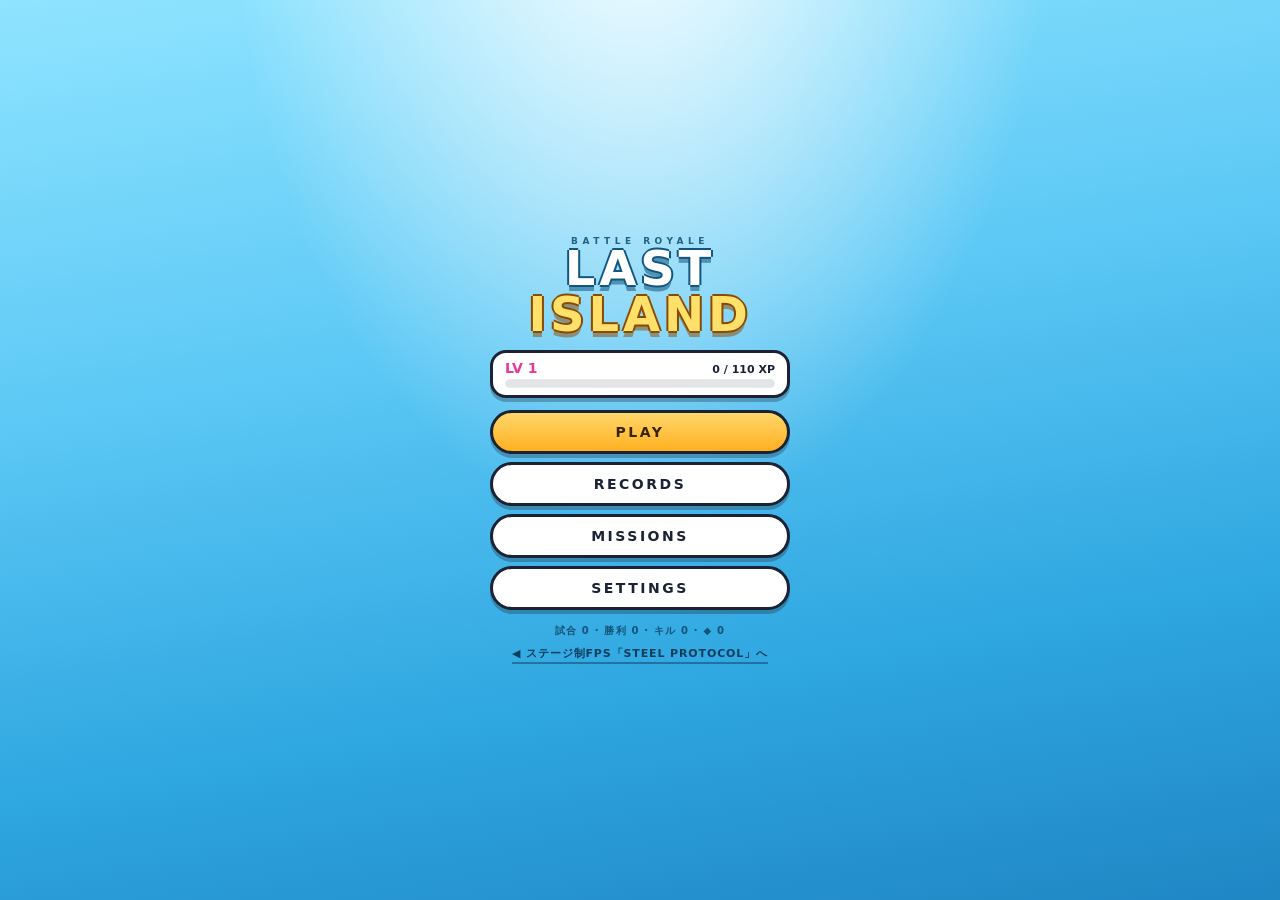
==== br/index.html @ 3b36b3f7 "バトルロイヤル「LAST ISLAND」を追加（1人+Bot15体、実際に遊べる状態） br/ 以下に、輸送機→降下→漁り→戦闘→安全地帯→最後の1人 まで通しで遊べる バトルロイヤルモードを追加した" ====
<!DOCTYPE html>
<html lang="ja">
<head>
<meta charset="utf-8">
<meta name="viewport" content="width=device-width, initial-scale=1, maximum-scale=1, user-scalable=no, viewport-fit=cover">
<meta name="theme-color" content="#070b12">
<meta name="mobile-web-app-capable" content="yes">
<meta name="apple-mobile-web-app-capable" content="yes">
<meta name="apple-mobile-web-app-status-bar-style" content="black-translucent">
<title>LAST ISLAND — Battle Royale</title>
<link rel="icon" href="data:image/svg+xml,%3Csvg xmlns='http://www.w3.org/2000/svg' viewBox='0 0 32 32'%3E%3Crect width='32' height='32' fill='%23070b12'/%3E%3Ccircle cx='16' cy='16' r='10' fill='none' stroke='%2339e0ff' stroke-width='2.5'/%3E%3Ccircle cx='16' cy='16' r='3' fill='%23ffd23f'/%3E%3C/svg%3E">
<link rel="stylesheet" href="css/br.css">
</head>
<body>
<div id="app">
  <canvas id="view"></canvas>
  <div id="dmgVignette" class="vignette"></div>
  <div id="zoneVignette" class="vignette zone"></div>

  <!-- ============ 戦闘HUD ============ -->
  <div id="hud" class="screen hidden">
    <!-- 左上: HP / アーマー -->
    <div class="hud-vitals">
      <div class="vit-row"><span class="vit-lab">HP</span><span id="hpNum" class="vit-num">100</span></div>
      <div class="bar hp"><i id="hpFill"></i></div>
      <div class="bar ap"><i id="apFill"></i></div>
      <div class="gear">
        <span id="gearArmor" class="gear-pill off">AR —</span>
        <span id="gearHelm" class="gear-pill off">HE —</span>
      </div>
    </div>

    <!-- 上中央: 残り人数 / Zone -->
    <div class="hud-top">
      <div class="alive-box"><b id="aliveNum">16</b><small>ALIVE</small></div>
      <div class="zone-box">
        <div id="zoneLabel" class="zone-lab">PHASE 1 — 待機</div>
        <div class="zone-track"><i id="zoneFill"></i></div>
        <div id="zoneTimer" class="zone-timer">0:32</div>
      </div>
    </div>

    <!-- 右上: ミニマップ -->
    <div class="mini-wrap">
      <canvas id="minimap" width="150" height="150"></canvas>
      <button id="btnMap" class="mini-btn">MAP</button>
      <div id="compassNeedle" class="mini-needle"></div>
    </div>

    <!-- 中央 -->
    <div id="crosshair" class="crosshair">
      <div class="ch ch-t"></div><div class="ch ch-b"></div><div class="ch ch-l"></div><div class="ch ch-r"></div><div class="ch-dot"></div>
    </div>
    <div id="hitmark" class="hitmark"><span>✕</span></div>
    <div id="scopeOverlay" class="scope hidden"></div>
    <div id="dirIndicators"></div>
    <div id="bigMsg" class="big-msg"></div>
    <div id="tutorial" class="tutorial hidden"></div>

    <!-- キルフィード -->
    <div id="killFeed" class="kill-feed"></div>
    <div id="feed" class="feed"></div>

    <!-- 拾得プロンプト -->
    <button id="lootPrompt" class="loot-prompt hidden">
      <span class="lp-key">拾う</span><span id="lootName" class="lp-name">—</span>
    </button>

    <!-- 弾数 -->
    <div class="hud-ammo">
      <div id="wpnName" class="wpn-name">—</div>
      <div class="ammo-row"><span id="magText" class="mag">0</span><span class="slash">/</span><span id="resText" class="res">0</span></div>
      <div id="reloadBar" class="reload-bar hidden"><i id="reloadFill"></i><span>RELOADING</span></div>
      <div id="useBar" class="reload-bar use hidden"><i id="useFill"></i><span id="useLabel">USING</span></div>
    </div>
    <div id="wpnSlots" class="wpn-slots"></div>

    <!-- 操作 -->
    <div id="moveZone" class="zone-touch move-zone">
      <div id="stickBase" class="stick-base hidden"><div id="stickKnob" class="stick-knob"></div></div>
    </div>
    <div id="lookZone" class="zone-touch look-zone"></div>

    <button id="btnFire" class="act-btn fire">FIRE</button>
    <button id="btnAds" class="act-btn ads"><span class="ico">◎</span><span class="lbl">ADS</span></button>
    <button id="btnReload" class="act-btn reload"><span class="ico">⟳</span><span class="lbl">RELOAD</span></button>
    <button id="btnSwitch" class="act-btn switch"><span class="ico">⇄</span><span class="lbl">SWAP</span></button>
    <button id="btnSprint" class="act-btn sprint"><span class="ico">»</span><span class="lbl">DASH</span></button>
    <button id="btnCrouch" class="act-btn crouch"><span class="ico">▼</span><span class="lbl">CROUCH</span></button>
    <button id="btnProne" class="act-btn prone"><span class="ico">▬</span><span class="lbl">PRONE</span></button>
    <button id="btnItem" class="act-btn item"><span class="ico">✚</span><span class="lbl">HEAL</span></button>
    <button id="btnThrow" class="act-btn throw"><span class="ico">◍</span><span class="lbl">FRAG</span></button>
    <button id="btnBag" class="act-btn bag"><span class="ico">▤</span><span class="lbl">BAG</span></button>
  </div>

  <!-- ============ 降下（輸送機 / パラシュート） ============ -->
  <div id="dropScreen" class="screen drop hidden">
    <canvas id="dropMap"></canvas>
    <div class="drop-top">
      <div id="dropPhase" class="drop-phase">TRANSPORT</div>
      <div id="dropInfo" class="drop-info">降下地点を選んで DROP</div>
    </div>
    <div class="drop-alt"><span id="altNum">120</span><small>m</small></div>
    <button id="btnDrop" class="drop-btn">DROP</button>
    <div id="chuteTag" class="chute-tag hidden">PARACHUTE</div>
  </div>

  <!-- ============ タクティカルマップ ============ -->
  <div id="mapScreen" class="screen overlay hidden">
    <div class="map-panel">
      <div class="map-head"><b>TACTICAL MAP</b><span class="hint">タップでマーカー設置</span><button id="mapClose" class="x">✕</button></div>
      <canvas id="bigMap"></canvas>
    </div>
  </div>

  <!-- ============ インベントリ ============ -->
  <div id="bagScreen" class="screen overlay hidden">
    <div class="bag-panel">
      <div class="map-head"><b>INVENTORY</b><button id="bagClose" class="x">✕</button></div>
      <div id="bagBody" class="bag-body"></div>
    </div>
  </div>

  <!-- ============ ロビー ============ -->
  <div id="lobbyScreen" class="screen menu">
    <div class="lobby-inner">
      <div class="brand">
        <div class="brand-sub">BATTLE ROYALE</div>
        <h1>LAST<span>ISLAND</span></h1>
      </div>
      <div class="lv-card">
        <div class="lv-row"><b id="lvNum">LV 1</b><span id="lvXp">0 / 100 XP</span></div>
        <div class="bar xp"><i id="lvFill"></i></div>
      </div>
      <div class="lobby-btns">
        <button class="mbtn primary" data-nav="play">PLAY</button>
        <button class="mbtn" data-nav="stats">RECORDS</button>
        <button class="mbtn" data-nav="missions">MISSIONS</button>
        <button class="mbtn" data-nav="settings">SETTINGS</button>
      </div>
      <div id="lobbyFoot" class="lobby-foot"></div>
      <a class="mode-link" href="../index.html">◀ ステージ制FPS「STEEL PROTOCOL」へ</a>
    </div>
  </div>

  <!-- ============ 戦績 ============ -->
  <div id="statsScreen" class="screen menu hidden">
    <div class="panel-inner">
      <div class="panel-head"><button class="back" data-nav="lobby">‹ BACK</button><h2>RECORDS</h2><div></div></div>
      <div id="statsBody" class="stats-body"></div>
    </div>
  </div>

  <!-- ============ ミッション ============ -->
  <div id="missionScreen" class="screen menu hidden">
    <div class="panel-inner">
      <div class="panel-head"><button class="back" data-nav="lobby">‹ BACK</button><h2>DAILY MISSIONS</h2><div></div></div>
      <div id="missionBody" class="mission-body"></div>
    </div>
  </div>

  <!-- ============ 設定 ============ -->
  <div id="settingsScreen" class="screen menu hidden">
    <div class="panel-inner">
      <div class="panel-head"><button class="back" data-nav="lobby">‹ BACK</button><h2>SETTINGS</h2><div></div></div>
      <div class="set-list">
        <div class="set-row"><label>視点感度</label><input id="setSens" type="range" min="60" max="400" step="10"><span id="setSensVal">200</span></div>
        <div class="set-row"><label>ADS感度</label><input id="setAdsSens" type="range" min="30" max="150" step="5"><span id="setAdsSensVal">70</span></div>
        <div class="set-row"><label>エイムアシスト</label><button id="setAim" class="tg wide">MED</button></div>
        <div class="set-row"><label>ジャイロ</label><button id="setGyro" class="tg wide">OFF</button></div>
        <div class="set-row"><label>ジャイロ感度</label><input id="setGyroSens" type="range" min="20" max="200" step="10"><span id="setGyroSensVal">100</span></div>
        <div class="set-row"><label>描画品質</label><button id="setQuality" class="tg wide">AUTO</button></div>
        <div class="set-row"><label>ボタンサイズ</label><input id="setBtn" type="range" min="80" max="130" step="5"><span id="setBtnVal">100</span></div>
        <div class="set-row"><label>ボタン透明度</label><input id="setOpacity" type="range" min="30" max="100" step="5"><span id="setOpacityVal">100</span></div>
        <div class="set-row"><label>自動拾い</label><button id="setAuto" class="tg" data-on="1">ON</button></div>
        <div class="set-row"><label>効果音</label><button id="setSfx" class="tg" data-on="1">ON</button></div>
        <div class="set-row"><label>BGM</label><button id="setBgm" class="tg" data-on="1">ON</button></div>
        <div class="set-row"><label>振動</label><button id="setVib" class="tg" data-on="1">ON</button></div>
        <div class="set-row"><label>左右反転</label><button id="setLefty" class="tg" data-on="0">OFF</button></div>
        <div class="set-row"><label>Botの数</label><input id="setBots" type="range" min="5" max="29" step="1"><span id="setBotsVal">15</span></div>
        <div class="set-row danger"><label>データ削除</label><button id="setWipe" class="tg danger-btn">DELETE</button></div>
      </div>
    </div>
  </div>

  <!-- ============ リザルト ============ -->
  <div id="resultScreen" class="screen overlay hidden">
    <div class="result-panel">
      <div id="placeBadge" class="place-badge">#1</div>
      <h2 id="resultTitle" class="result-title">VICTORY</h2>
      <div id="resultSub" class="result-sub">LAST ONE STANDING</div>
      <div id="resultStats" class="result-stats"></div>
      <div id="resultXp" class="result-xp"></div>
      <div class="dlg-btns">
        <button class="mbtn primary" data-nav="again">もう1試合</button>
        <button class="mbtn" data-nav="lobby">ロビーへ</button>
      </div>
    </div>
  </div>

  <div id="rotate" class="rotate hidden">
    <svg viewBox="0 0 64 64" width="86" height="86" aria-hidden="true">
      <rect x="20" y="6" width="24" height="52" rx="4" fill="none" stroke="currentColor" stroke-width="3"/>
      <path d="M8 44a24 24 0 0 1 8-18" fill="none" stroke="currentColor" stroke-width="3" stroke-linecap="round"/>
      <path d="M13 25l4-1 1 5z" fill="currentColor"/>
    </svg>
    <p>横画面にしてください</p>
  </div>
  <div id="loading" class="loading">LOADING…</div>
</div>

<script src="../js/util.js"></script>
<script src="../js/audio.js"></script>
<script src="../js/haptics.js"></script>
<script src="../js/input.js"></script>
<script src="../js/sprites.js"></script>
<script src="../js/render.js"></script>
<script src="js/brdata.js"></script>
<script src="js/mapgen.js"></script>
<script src="js/brsave.js"></script>
<script src="js/botai.js"></script>
<script src="js/brgame.js"></script>
<script src="js/brplayer.js"></script>
<script src="js/brui.js"></script>
<script src="js/brmain.js"></script>
</body>
</html>
---- br/css/br.css ----
/* ===== LAST ISLAND — BR UI ===== */
:root{
  --accent:#7fe3ff; --accent2:#ffd23f; --danger:#ff3b5c; --ok:#4dff9a;
  --ink:#0a1018; --panel:rgba(9,17,26,.92); --line:rgba(127,227,255,.28); --txt:#dff2fb;
  --btn-scale:1; --btn-alpha:1;
  --safe-l:env(safe-area-inset-left,0px); --safe-r:env(safe-area-inset-right,0px);
  --safe-b:env(safe-area-inset-bottom,0px); --safe-t:env(safe-area-inset-top,0px);
}
*{box-sizing:border-box;-webkit-tap-highlight-color:transparent}
html,body{margin:0;padding:0;height:100%;overflow:hidden;background:#050a10}
body{font-family:"Bahnschrift","DIN Alternate","Roboto Condensed","Hiragino Sans","Noto Sans JP",system-ui,sans-serif;
  color:var(--txt);user-select:none;-webkit-user-select:none;touch-action:none;overscroll-behavior:none}
#app{position:fixed;inset:0;overflow:hidden;background:#000}
canvas#view{position:absolute;inset:0;width:100%;height:100%;display:block;background:#0a1622}
.hidden{display:none!important}
.screen{position:absolute;inset:0}
button{font-family:inherit;color:inherit;border:none;background:none;cursor:pointer}

.vignette{position:absolute;inset:0;pointer-events:none;opacity:0;z-index:30;transition:opacity .18s;
  background:radial-gradient(ellipse at center,transparent 42%,rgba(200,0,20,.30) 74%,rgba(150,0,0,.85) 100%)}
.vignette.zone{background:radial-gradient(ellipse at center,transparent 40%,rgba(80,140,255,.22) 70%,rgba(40,90,200,.6) 100%)}

/* ---------- HUD ---------- */
#hud{z-index:20;pointer-events:none}
#hud button,#hud .zone-touch,#hud canvas{pointer-events:auto}

.hud-vitals{position:absolute;left:calc(10px + var(--safe-l));top:calc(8px + var(--safe-t));width:190px;max-width:34vw}
.vit-row{display:flex;align-items:baseline;gap:6px}
.vit-lab{font-size:10px;letter-spacing:.2em;color:var(--accent);opacity:.9}
.vit-num{font-size:19px;font-weight:800;text-shadow:0 1px 4px #000}
.bar{position:relative;height:9px;margin-top:3px;background:rgba(0,0,0,.6);border:1px solid rgba(255,255,255,.22);overflow:hidden}
.bar i{position:absolute;left:0;top:0;bottom:0;width:0;transition:width .12s linear}
.bar.hp i{background:linear-gradient(90deg,#2fe08a,#8bf7c2)}
.bar.hp i.low{background:linear-gradient(90deg,#ff3b5c,#ff9f4a)}
.bar.ap{height:6px}
.bar.ap i{background:linear-gradient(90deg,#7fb2ff,#cfe3ff)}
.bar.xp i{background:linear-gradient(90deg,#ffb020,#ffe08f)}
.gear{display:flex;gap:5px;margin-top:4px}
.gear-pill{font-size:10px;font-weight:700;padding:1px 7px;border:1px solid var(--line);background:rgba(4,12,20,.7)}
.gear-pill.off{opacity:.4}

.hud-top{position:absolute;left:50%;top:calc(6px + var(--safe-t));transform:translateX(-50%);
  display:flex;align-items:center;gap:10px;z-index:22}
.alive-box{text-align:center;background:rgba(4,12,20,.8);border:1px solid var(--line);padding:2px 10px}
.alive-box b{display:block;font-size:20px;line-height:1;color:var(--ok)}
.alive-box small{font-size:8px;letter-spacing:.22em;opacity:.7}
.zone-box{width:190px}
.zone-lab{font-size:10px;letter-spacing:.1em;color:var(--accent)}
.zone-lab.warn{color:var(--danger)}
.zone-track{position:relative;height:5px;margin-top:2px;background:rgba(0,0,0,.6);border:1px solid rgba(255,255,255,.2);overflow:hidden}
.zone-track i{position:absolute;left:0;top:0;bottom:0;width:0;background:var(--accent2)}
.zone-timer{font-size:11px;font-weight:700;text-align:right}

.mini-wrap{position:absolute;right:calc(10px + var(--safe-r));top:calc(8px + var(--safe-t));width:150px;height:150px;z-index:22}
@media (max-height:400px){.mini-wrap{width:118px;height:118px}}
#minimap{width:100%;height:100%;border-radius:50%;background:#0b1219;
  box-shadow:0 0 0 2px rgba(127,227,255,.35),0 4px 14px rgba(0,0,0,.6)}
.mini-btn{position:absolute;right:-6px;bottom:-8px;width:46px;height:46px;
  display:flex;align-items:center;justify-content:center;
  font-size:9px;letter-spacing:.14em;
  border:1px solid var(--line);background:rgba(4,12,20,.92);border-radius:50%}
.mini-needle{position:absolute;left:50%;top:50%;width:0;height:0;pointer-events:none}
.mini-needle::before{content:"";position:absolute;left:-6px;top:-84px;width:12px;height:16px;
  background:var(--accent2);clip-path:polygon(50% 0,100% 100%,0 100%);transform-origin:50% 84px}

.crosshair{position:absolute;left:50%;top:50%;width:40px;height:40px;margin:-20px 0 0 -20px;z-index:23;pointer-events:none}
.ch{position:absolute;background:rgba(255,255,255,.92);box-shadow:0 0 3px rgba(0,0,0,.9)}
.ch-t{left:50%;top:1px;width:2px;height:8px;margin-left:-1px}
.ch-b{left:50%;bottom:1px;width:2px;height:8px;margin-left:-1px}
.ch-l{top:50%;left:1px;height:2px;width:8px;margin-top:-1px}
.ch-r{top:50%;right:1px;height:2px;width:8px;margin-top:-1px}
.ch-dot{position:absolute;left:50%;top:50%;width:2px;height:2px;margin:-1px 0 0 -1px;background:#fff}
.hitmark{position:absolute;left:50%;top:50%;transform:translate(-50%,-50%);opacity:0;z-index:24;
  color:#fff;font-size:24px;font-weight:700;text-shadow:0 0 6px #000;pointer-events:none}
.hitmark.show{animation:hm .22s ease-out}
.hitmark.crit{color:var(--accent2)}
@keyframes hm{0%{opacity:1;transform:translate(-50%,-50%) scale(.55)}100%{opacity:0;transform:translate(-50%,-50%) scale(1.25)}}
.scope{position:absolute;inset:0;z-index:24;pointer-events:none;
  background:radial-gradient(circle at 50% 50%,transparent 27%,rgba(0,0,0,.94) 28%)}
.scope::after{content:"";position:absolute;left:50%;top:50%;width:2px;height:60px;margin:-30px 0 0 -1px;background:rgba(255,80,90,.9)}
#dirIndicators{position:absolute;left:50%;top:50%;width:0;height:0;z-index:25}
.dir-ind{position:absolute;left:-14px;top:-118px;width:28px;height:50px;
  background:linear-gradient(180deg,rgba(255,40,60,.92),rgba(255,40,60,0));
  clip-path:polygon(50% 0,100% 100%,0 100%);transform-origin:50% 118px}
.big-msg{position:absolute;left:0;right:0;top:22%;text-align:center;font-size:26px;font-weight:800;
  letter-spacing:.12em;color:#fff;text-shadow:0 0 16px rgba(127,227,255,.8),0 2px 6px #000;opacity:0;z-index:26;pointer-events:none}
.big-msg.show{animation:bm 1.7s ease-out}
@keyframes bm{0%{opacity:0;transform:scale(1.3)}18%{opacity:1;transform:none}75%{opacity:1}100%{opacity:0}}
body.scoped .tutorial,body.scoped .big-msg{display:none}
.tutorial{position:absolute;left:50%;bottom:34%;transform:translateX(-50%);max-width:74%;
  background:rgba(4,14,22,.9);border:1px solid var(--line);border-left:3px solid var(--accent);
  padding:7px 13px;font-size:12px;z-index:26;text-align:center}

.kill-feed{position:absolute;right:calc(10px + var(--safe-r));top:calc(168px + var(--safe-t));width:200px;text-align:right;z-index:21;font-size:11px}
@media (max-height:400px){.kill-feed{top:calc(134px + var(--safe-t))}}
.kill-feed div{margin-bottom:2px;padding:1px 6px;background:rgba(4,12,20,.7);display:inline-block;text-shadow:0 1px 3px #000}
.kill-feed .mine{color:var(--accent2)}
.kill-feed .me{color:var(--danger)}
.feed{position:absolute;left:calc(12px + var(--safe-l));top:calc(96px + var(--safe-t));width:200px;z-index:21;font-size:11px}
.feed div{margin-bottom:2px;text-shadow:0 1px 3px #000}
.feed .kill{color:var(--accent2)}.feed .coin{color:var(--ok)}.feed .warn{color:var(--danger)}

.loot-prompt{position:absolute;left:50%;bottom:32%;transform:translateX(-50%);display:flex;align-items:center;gap:8px;
  padding:6px 14px;background:rgba(4,14,22,.9);border:2px solid var(--accent);border-radius:6px;z-index:26}
.lp-key{font-size:11px;font-weight:800;color:var(--accent);letter-spacing:.1em}
.lp-name{font-size:12px}

.hud-ammo{position:absolute;right:calc(14px + var(--safe-r));bottom:calc(120px + var(--safe-b));text-align:right;z-index:21}
.wpn-name{font-size:10px;letter-spacing:.14em;color:var(--accent)}
.ammo-row{display:flex;align-items:baseline;justify-content:flex-end;gap:3px;text-shadow:0 2px 6px #000}
.mag{font-size:28px;font-weight:800;line-height:.95}
.mag.empty{color:var(--danger);animation:bl .5s infinite}
@keyframes bl{50%{opacity:.35}}
.slash{font-size:15px;opacity:.55}.res{font-size:15px;opacity:.8}
.reload-bar{position:relative;width:110px;height:13px;margin:3px 0 0 auto;background:rgba(0,0,0,.65);border:1px solid var(--line);overflow:hidden}
.reload-bar i{position:absolute;inset:0;width:0;background:linear-gradient(90deg,#1e7ea0,var(--accent))}
.reload-bar.use i{background:linear-gradient(90deg,#2fa06a,var(--ok))}
.reload-bar span{position:absolute;inset:0;font-size:8px;letter-spacing:.12em;line-height:11px;text-align:center}
.wpn-slots{position:absolute;right:calc(14px + var(--safe-r));bottom:calc(178px + var(--safe-b));display:flex;flex-direction:column;gap:4px;z-index:21}
.wslot{display:flex;align-items:center;gap:6px;padding:2px 8px;font-size:10px;min-width:96px;
  background:rgba(4,12,20,.65);border:1px solid rgba(255,255,255,.14);color:rgba(220,240,250,.6)}
.wslot .num{font-size:9px;opacity:.6}
.wslot.active{border-color:var(--accent);color:#fff;background:rgba(10,40,58,.85)}

/* ---------- タッチ ---------- */
.zone-touch{position:absolute;top:44px;bottom:0;z-index:15}
.move-zone{left:0;width:46%}
.look-zone{right:0;width:54%}
.stick-base{position:absolute;width:112px;height:112px;margin:-56px 0 0 -56px;border-radius:50%;
  border:2px solid rgba(127,227,255,.45);background:rgba(4,18,28,.34);pointer-events:none}
.stick-knob{position:absolute;left:50%;top:50%;width:48px;height:48px;margin:-24px 0 0 -24px;border-radius:50%;
  background:rgba(127,227,255,.34);border:2px solid rgba(127,227,255,.8)}
.act-btn{position:absolute;z-index:18;border-radius:50%;display:flex;flex-direction:column;align-items:center;justify-content:center;
  background:rgba(6,20,30,.5);border:2px solid rgba(127,227,255,.5);color:#eaf8ff;font-weight:700;
  opacity:var(--btn-alpha);transform:scale(var(--btn-scale));transform-origin:center}
.act-btn .ico{font-size:17px;line-height:1}
.act-btn .lbl{font-size:7px;opacity:.85;margin-top:1px;letter-spacing:.06em}
.act-btn.pressed{background:rgba(127,227,255,.34)}
.act-btn.toggled{background:rgba(127,227,255,.3);border-color:#fff}
.act-btn.fire{right:calc(14px + var(--safe-r));bottom:calc(14px + var(--safe-b));width:84px;height:84px;font-size:14px;
  border-color:rgba(255,80,80,.75);background:rgba(60,8,12,.45);color:#ffd9d9}
.act-btn.fire.pressed{background:rgba(255,60,60,.4)}
.act-btn.ads{right:calc(108px + var(--safe-r));bottom:calc(74px + var(--safe-b));width:56px;height:56px}
.act-btn.reload{right:calc(108px + var(--safe-r));bottom:calc(6px + var(--safe-b));width:52px;height:52px}
.act-btn.switch{right:calc(240px + var(--safe-r));bottom:calc(78px + var(--safe-b));width:46px;height:46px}
.act-btn.sprint{right:calc(178px + var(--safe-r));bottom:calc(10px + var(--safe-b));width:50px;height:50px}
.act-btn.crouch{right:calc(178px + var(--safe-r));bottom:calc(78px + var(--safe-b));width:50px;height:50px}
.act-btn.prone{right:calc(240px + var(--safe-r));bottom:calc(10px + var(--safe-b));width:46px;height:46px}
.act-btn.item{left:calc(14px + var(--safe-l));bottom:calc(14px + var(--safe-b));width:52px;height:52px;
  border-color:rgba(77,255,154,.6)}
.act-btn.throw{left:calc(72px + var(--safe-l));bottom:calc(14px + var(--safe-b));width:48px;height:48px;
  border-color:rgba(255,210,63,.6)}
.act-btn.bag{left:calc(14px + var(--safe-l));bottom:calc(72px + var(--safe-b));width:46px;height:46px}
body.lefty .move-zone{left:auto;right:0}body.lefty .look-zone{right:auto;left:0}
body.lefty .act-btn.fire{left:calc(14px + var(--safe-l));right:auto}
body.lefty .act-btn.ads{left:calc(108px + var(--safe-l));right:auto}
body.lefty .act-btn.reload{left:calc(108px + var(--safe-l));right:auto}
body.lefty .act-btn.switch{left:calc(240px + var(--safe-l));right:auto}
body.lefty .act-btn.sprint{left:calc(178px + var(--safe-l));right:auto}
body.lefty .act-btn.crouch{left:calc(178px + var(--safe-l));right:auto}
body.lefty .act-btn.prone{left:calc(240px + var(--safe-l));right:auto}
body.lefty .act-btn.item{right:calc(14px + var(--safe-r));left:auto}
body.lefty .act-btn.throw{right:calc(72px + var(--safe-r));left:auto}
body.lefty .act-btn.bag{right:calc(14px + var(--safe-r));left:auto}
body.lefty .hud-ammo{left:calc(14px + var(--safe-l));right:auto;text-align:left}
body.lefty .ammo-row{justify-content:flex-start}

/* ---------- 降下 ---------- */
.drop{z-index:35;background:#050d16;display:flex;align-items:center;justify-content:center}
#dropMap{position:absolute;inset:0;width:100%;height:100%}
.drop-top{position:absolute;left:50%;top:calc(8px + var(--safe-t));transform:translateX(-50%);text-align:center;z-index:2}
.drop-phase{font-size:12px;letter-spacing:.3em;color:var(--accent2);font-weight:800}
.drop-info{font-size:11px;opacity:.8}
.drop-alt{position:absolute;left:calc(14px + var(--safe-l));top:calc(10px + var(--safe-t));z-index:2}
.drop-alt span{font-size:30px;font-weight:800;color:#fff;text-shadow:0 2px 6px #000}
.drop-alt small{font-size:12px;opacity:.7;margin-left:2px}
.drop-btn{position:absolute;left:50%;bottom:calc(24px + var(--safe-b));transform:translateX(-50%);
  padding:14px 46px;font-size:18px;font-weight:800;letter-spacing:.24em;z-index:3;
  background:linear-gradient(90deg,rgba(255,210,63,.3),rgba(255,210,63,.12));
  border:2px solid var(--accent2);color:#fff;border-radius:6px}
.chute-tag{position:absolute;left:50%;bottom:calc(26px + var(--safe-b));transform:translateX(-50%);
  font-size:13px;letter-spacing:.3em;color:var(--accent);z-index:3}

/* ---------- オーバーレイ ---------- */
.overlay{z-index:50;display:flex;align-items:center;justify-content:center;background:rgba(2,6,10,.82);padding:12px}
.map-panel,.bag-panel,.result-panel{width:min(560px,94vw);max-height:94vh;overflow:hidden;display:flex;flex-direction:column;
  background:linear-gradient(160deg,rgba(10,24,36,.97),rgba(5,12,20,.97));border:1px solid var(--line)}
.map-head{display:flex;align-items:center;justify-content:space-between;gap:10px;padding:7px 12px;border-bottom:1px solid var(--line);font-size:13px}
.map-head .hint{font-size:10px;opacity:.6}
.map-head .x{font-size:16px;padding:2px 8px}
#bigMap{flex:1;min-height:0;width:100%;background:#0a1622}
.bag-body{padding:10px 12px 14px;overflow-y:auto}
.bag-grid{display:grid;grid-template-columns:1fr 1fr;gap:8px}
.bag-slot{padding:8px 10px;background:rgba(255,255,255,.05);border:1px solid var(--line)}
.bag-slot.on{border-color:var(--accent);background:rgba(127,227,255,.12)}
.bs-lab{font-size:9px;letter-spacing:.2em;color:var(--accent);opacity:.8}
.bs-name{font-size:13px;font-weight:700}
.bs-name.dim{opacity:.4;font-weight:400}
.bs-sub{font-size:10px;opacity:.7}
.bag-h{font-size:10px;letter-spacing:.24em;color:var(--accent);margin:12px 0 5px}
.bag-row{display:flex;flex-wrap:wrap;gap:6px}
.bag-chip{font-size:11px;padding:4px 9px;background:rgba(255,255,255,.06);border:1px solid rgba(255,255,255,.14)}
.bag-chip b{color:var(--accent2);margin-right:5px}
.bag-chip.use{border-color:var(--ok)}
.bag-chip.dim{opacity:.5}

.result-panel{padding:16px;text-align:center;overflow-y:auto}
.place-badge{width:66px;height:66px;line-height:62px;margin:0 auto 6px;font-size:24px;font-weight:800;color:#08131d;
  background:radial-gradient(circle at 35% 30%,#fff,#8fa6b4);border-radius:50%}
.place-badge.win{background:radial-gradient(circle at 35% 30%,#fff,var(--accent2));box-shadow:0 0 26px rgba(255,210,63,.6)}
.result-title{margin:0;font-size:24px;letter-spacing:.2em;color:var(--danger)}
.result-title.win{color:var(--accent2)}
.result-sub{font-size:11px;opacity:.7;letter-spacing:.1em;margin-bottom:8px}
.result-stats{display:flex;flex-direction:column;gap:4px;margin-top:6px}
.rrow{display:flex;justify-content:space-between;font-size:12px;padding:4px 10px;background:rgba(255,255,255,.05)}
.rrow b{color:var(--accent)}
.result-xp{margin-top:9px;font-size:14px;color:var(--accent2);font-weight:800}
.result-xp .lvup{color:var(--ok);font-size:12px}
.dlg-btns{display:flex;flex-direction:column;gap:7px;margin-top:12px}

/* ---------- メニュー ---------- */
.menu{z-index:40;overflow-y:auto;background:
  radial-gradient(ellipse at 50% -10%,rgba(127,227,255,.14),transparent 62%),
  linear-gradient(160deg,#061019 0%,#0a1a26 45%,#040a11 100%)}
.lobby-inner,.panel-inner{position:relative;min-height:100%;display:flex;flex-direction:column;
  padding:calc(12px + var(--safe-t)) calc(16px + var(--safe-r)) calc(12px + var(--safe-b)) calc(16px + var(--safe-l))}
.lobby-inner{align-items:center;justify-content:center}
.brand{text-align:center;margin-bottom:12px}
.brand-sub{font-size:9px;letter-spacing:.5em;color:var(--accent);opacity:.8}
.brand h1{margin:0;font-size:clamp(26px,7vw,48px);letter-spacing:.08em;line-height:.95;font-weight:800;color:#fff;
  text-shadow:0 0 22px rgba(127,227,255,.5)}
.brand h1 span{display:block;color:var(--accent)}
.lv-card{width:min(300px,74vw);margin-bottom:12px;padding:7px 12px;background:rgba(8,22,34,.8);border:1px solid var(--line)}
.lv-row{display:flex;justify-content:space-between;align-items:baseline;font-size:11px}
.lv-row b{font-size:14px;color:var(--accent2)}
.lobby-btns{display:flex;flex-direction:column;gap:8px;width:min(300px,74vw)}
.mbtn{padding:11px 16px;font-size:14px;font-weight:700;letter-spacing:.18em;text-align:center;
  background:rgba(8,22,34,.8);border:1px solid var(--line);color:var(--txt)}
.mbtn:active{transform:scale(.97)}
.mbtn.primary{background:linear-gradient(90deg,rgba(127,227,255,.26),rgba(127,227,255,.08));border-color:var(--accent);color:#fff}
.lobby-foot{margin-top:14px;font-size:10px;letter-spacing:.12em;opacity:.65}
.panel-head{display:flex;align-items:center;justify-content:space-between;margin-bottom:10px}
.panel-head h2{margin:0;font-size:16px;letter-spacing:.26em}
.back{font-size:11px;letter-spacing:.12em;color:var(--accent);padding:5px 10px;border:1px solid var(--line)}
.stats-body,.mission-body,.set-list{display:flex;flex-direction:column;gap:6px;padding-bottom:20px}
.srow{display:flex;justify-content:space-between;font-size:12px;padding:6px 11px;background:rgba(255,255,255,.05)}
.srow b{color:var(--accent)}
.mrow{display:flex;align-items:center;gap:10px;padding:9px 11px;background:rgba(8,20,30,.8);border:1px solid var(--line)}
.minfo{flex:1;min-width:0}
.mtext{font-size:12px;font-weight:700}
.mbar{position:relative;height:5px;margin:4px 0 3px;background:rgba(255,255,255,.12);overflow:hidden}
.mbar i{position:absolute;left:0;top:0;bottom:0;background:var(--accent2)}
.msub{font-size:10px;opacity:.7}
.mbtn2{flex:0 0 auto;padding:7px 11px;font-size:11px;font-weight:700;border:1px solid var(--ok);color:var(--ok);background:rgba(77,255,154,.1)}
.mbtn2.lock{border-color:#555;color:#888;background:none}
.mbtn2.done{border-color:var(--accent2);color:var(--accent2);opacity:.6}
.set-row{display:flex;align-items:center;gap:10px;padding:8px 11px;background:rgba(8,20,30,.78);border:1px solid rgba(127,227,255,.2)}
.set-row label{flex:1;font-size:12px}
.set-row input[type=range]{flex:1.1;accent-color:var(--accent);min-width:0}
.set-row span{width:36px;text-align:right;font-size:11px;font-weight:700}
.tg{min-width:60px;padding:5px 9px;font-size:11px;font-weight:700;border:1px solid var(--line);background:rgba(0,0,0,.35);color:#7d8f9a}
.tg[data-on="1"]{color:#fff;border-color:var(--accent);background:rgba(127,227,255,.2)}
.tg.wide{min-width:76px;color:#fff}
.danger-btn{color:#ff8b8b;border-color:rgba(255,60,70,.6)}

.rotate{position:absolute;inset:0;z-index:99;background:#04080d;display:flex;flex-direction:column;align-items:center;justify-content:center;gap:8px;color:var(--accent)}
.rotate p{margin:0;font-size:15px;color:var(--txt)}
.loading{position:absolute;inset:0;z-index:120;background:#04080d;display:flex;align-items:center;justify-content:center;
  letter-spacing:.4em;font-size:13px;color:var(--accent)}
@media (max-height:400px){
  .act-btn.fire{width:74px;height:74px}
  .hud-ammo{bottom:calc(104px + var(--safe-b))}
  .wpn-slots{bottom:calc(158px + var(--safe-b))}
}

/* 横持ちiPhoneのような低い画面でも、ロビーとリザルトが1画面に収まるようにする */
@media (max-height:430px){
  .brand{margin-bottom:8px}
  .brand h1{font-size:clamp(22px,5.6vw,36px)}
  .lv-card{margin-bottom:8px;padding:5px 12px}
  .lobby-btns{gap:6px}
  .mbtn{padding:9px 16px;font-size:13px}
  .lobby-foot{margin-top:9px}

  .result-panel{padding:10px 14px}
  .place-badge{width:44px;height:44px;line-height:41px;font-size:17px;margin-bottom:2px}
  .result-title{font-size:18px}
  .result-sub{font-size:10px;margin-bottom:4px}
  .result-stats{display:grid;grid-template-columns:1fr 1fr;gap:4px 8px}
  .rrow{font-size:11px;padding:3px 8px}
  .result-xp{margin-top:6px;font-size:13px}
  .dlg-btns{flex-direction:row;justify-content:center;margin-top:8px}
  .dlg-btns .mbtn{flex:1;max-width:220px}

  .stats-body,.mission-body,.set-list{gap:5px}
  .set-row{padding:5px 10px}
  .srow{padding:5px 10px}
  .panel-head{margin-bottom:7px}
}

/* =====================================================================
 * POPスキン — メニューとパネルを明るい丸みのある見た目にする。
 * 3Dビュー側（明るい空・カートゥーン調のキャラ）と揃えるための上書き。
 * HUDは明るい背景に負けないよう、濃い縁+白抜きのまま残す。
 * ===================================================================== */
.menu{
  --accent:#e8399a; --accent2:#f59300; --line:rgba(27,34,51,.18);
  --ok:#12b070; --danger:#ff3b5c; --txt:#1b2233;
  color:var(--txt);
  background:
    radial-gradient(ellipse at 50% -18%,#ffffff 0%,rgba(255,255,255,0) 46%),
    linear-gradient(170deg,#8fe4ff 0%,#5cc8f5 38%,#2ea6e0 72%,#1f86c4 100%);
  font-weight:700;
}
.menu .brand-sub{color:#0d4a70;opacity:.85}
.menu .brand h1{color:#fff;
  text-shadow:-2px 0 #12557f,2px 0 #12557f,0 -2px #12557f,0 2px #12557f,0 6px 0 rgba(18,85,127,.55)}
.menu .brand h1 span{color:#ffe06b;
  text-shadow:-2px 0 #8a4a00,2px 0 #8a4a00,0 -2px #8a4a00,0 2px #8a4a00,0 6px 0 rgba(138,74,0,.5)}
.menu .lv-card,
.menu .mbtn,
.menu .srow,
.menu .mrow,
.menu .set-row{
  background:#fff;border:3px solid #1b2233;border-radius:16px;
  box-shadow:0 4px 0 rgba(27,34,51,.3);
}
.menu .mbtn{border-radius:999px}
.menu .mbtn:active{transform:translateY(3px);box-shadow:0 1px 0 rgba(27,34,51,.3)}
.menu .mbtn.primary{background:linear-gradient(180deg,#ffd76b,#ffb020);color:#3a2400}
.menu .lv-row b{color:#e8399a}
.menu .bar.xp{background:rgba(27,34,51,.12);border-radius:999px;overflow:hidden}
.menu .lobby-foot{color:#0d3e5e;opacity:.8}
.menu .panel-head h2{color:#fff;
  text-shadow:-2px 0 #12557f,2px 0 #12557f,0 -2px #12557f,0 2px #12557f,0 4px 0 rgba(18,85,127,.5)}
.menu .back{background:#fff;border:3px solid #1b2233;border-radius:999px;color:#1b2233;box-shadow:0 3px 0 rgba(27,34,51,.3)}
.menu .srow b,.menu .mrow b{color:#e8399a}
.menu .mbar{background:rgba(27,34,51,.14);border-radius:999px;overflow:hidden}
.menu .mbar i{background:#ffb020}
.menu .mbtn2{border-radius:999px;border-width:3px;background:#12b070;color:#fff;border-color:#0a7b4e;font-weight:800}
.menu .mbtn2.lock{background:#e6ecf1;color:#8695a1;border-color:#c2ccd4}
.menu .mbtn2.done{background:#fff;color:#12b070;border-color:#12b070;opacity:1}
.menu .tg{border-radius:999px;border:3px solid #1b2233;background:#eef3f7;color:#7a8894;font-weight:800}
.menu .tg[data-on="1"]{background:#ffd76b;color:#3a2400;border-color:#1b2233}
.menu .tg.wide{color:#1b2233}
.menu .danger-btn{background:#ffe3e6;color:#c31f38;border-color:#c31f38}
.menu .set-row input[type=range]{accent-color:#e8399a}

.overlay{background:rgba(10,40,62,.68)}
.map-panel,.bag-panel,.result-panel{
  --accent:#e8399a; --accent2:#f59300; --line:rgba(27,34,51,.18); --txt:#1b2233;
  color:var(--txt);
  background:#fff;border:3px solid #1b2233;border-radius:20px;
  box-shadow:0 8px 0 rgba(10,30,50,.35);
}
.map-head{border-bottom:3px solid rgba(27,34,51,.14);font-weight:800}
.map-head .x{color:#1b2233}
.bag-slot,.bag-chip{background:#f2f6f9;border:2px solid rgba(27,34,51,.18);border-radius:12px}
.bag-slot.on{background:#fff3d0;border-color:#f59300}
.bag-chip.use{border-color:#12b070;background:#e7f9f0}
.rrow{background:#f2f6f9;border-radius:10px}
.result-title{color:#ff3b5c;text-shadow:0 3px 0 rgba(27,34,51,.15)}
.result-title.win{color:#f59300}
.place-badge{color:#3a2400;box-shadow:0 4px 0 rgba(27,34,51,.25)}
.dlg-btns .mbtn{background:#fff;border:3px solid #1b2233;border-radius:999px;color:#1b2233;box-shadow:0 4px 0 rgba(27,34,51,.3)}
.dlg-btns .mbtn.primary{background:linear-gradient(180deg,#ffd76b,#ffb020);color:#3a2400}
.dlg-btns .mbtn:active{transform:translateY(3px);box-shadow:0 1px 0 rgba(27,34,51,.3)}

/* HUDのボタンと板も少しだけ丸く・太く（明るい画面でも輪郭が残るように） */
.act-btn{border-width:3px}
.loot-prompt,.tutorial,.reload-bar,.alive-box,.gear-pill,.wslot{border-radius:12px}

/* ロビーから元のステージ制FPSへ戻るリンク */
.mode-link{display:inline-block;margin-top:8px;font-size:11px;letter-spacing:.08em;font-weight:800;
  color:#0d3e5e;text-decoration:none;border-bottom:2px solid rgba(13,62,94,.5);padding-bottom:1px}
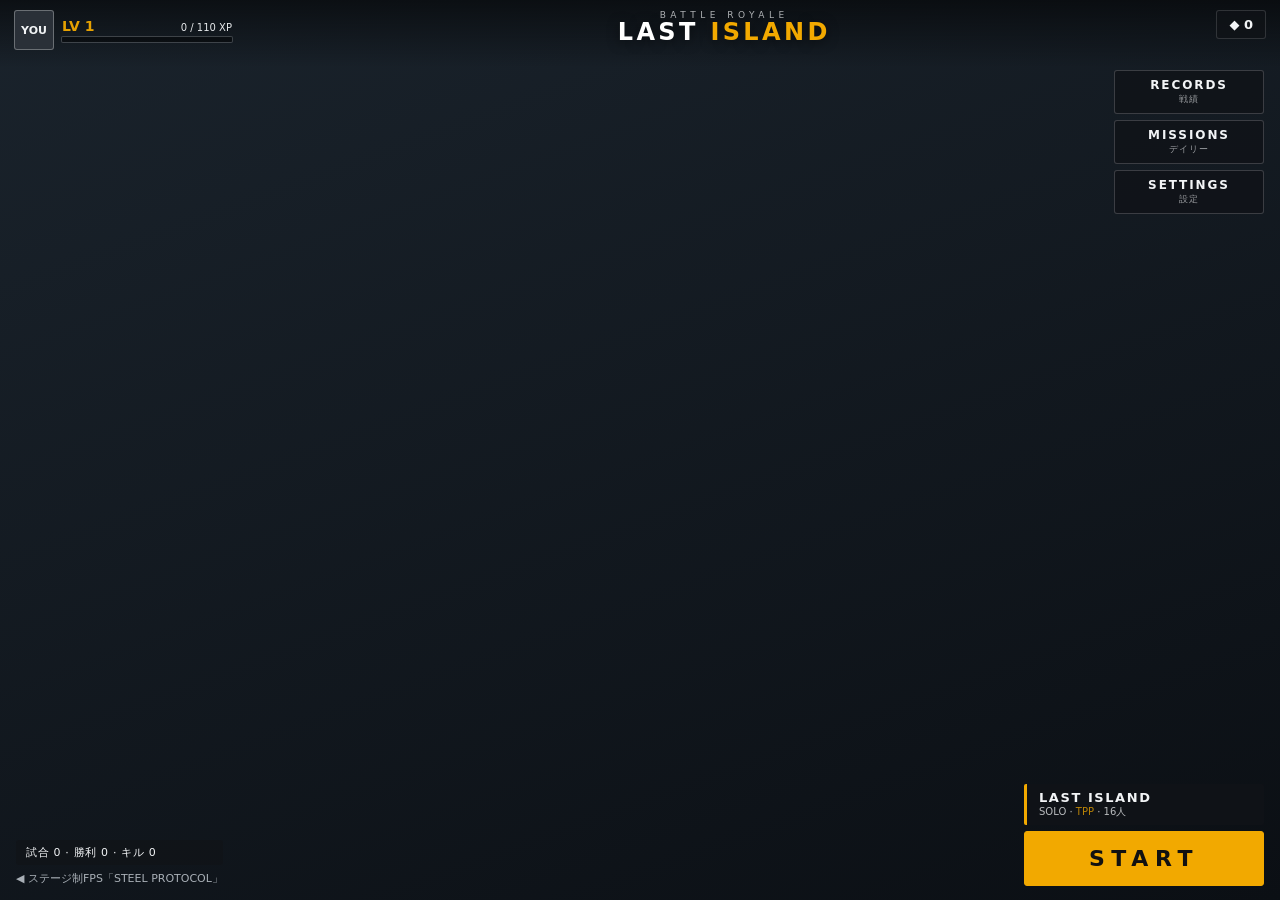
==== commit ddee0c2b: "LAST ISLAND を WebGL2 の写実寄り3D描画と PUBG 風 UI に刷新 - WebGL2 レンダラ（影・大気の霞・ACES・水面・草・空の雲）を追加。   GPU の無い環境では従" ====
--- a/br/index.html
+++ b/br/index.html
@@ -3,112 +3,148 @@
 <head>
 <meta charset="utf-8">
 <meta name="viewport" content="width=device-width, initial-scale=1, maximum-scale=1, user-scalable=no, viewport-fit=cover">
-<meta name="theme-color" content="#070b12">
+<meta name="theme-color" content="#0b0f14">
 <meta name="mobile-web-app-capable" content="yes">
 <meta name="apple-mobile-web-app-capable" content="yes">
 <meta name="apple-mobile-web-app-status-bar-style" content="black-translucent">
 <title>LAST ISLAND — Battle Royale</title>
-<link rel="icon" href="data:image/svg+xml,%3Csvg xmlns='http://www.w3.org/2000/svg' viewBox='0 0 32 32'%3E%3Crect width='32' height='32' fill='%23070b12'/%3E%3Ccircle cx='16' cy='16' r='10' fill='none' stroke='%2339e0ff' stroke-width='2.5'/%3E%3Ccircle cx='16' cy='16' r='3' fill='%23ffd23f'/%3E%3C/svg%3E">
+<link rel="icon" href="data:image/svg+xml,%3Csvg xmlns='http://www.w3.org/2000/svg' viewBox='0 0 32 32'%3E%3Crect width='32' height='32' rx='6' fill='%230b0f14'/%3E%3Cpath d='M6 22l10-14 10 14z' fill='none' stroke='%23f2a900' stroke-width='2.5'/%3E%3Ccircle cx='16' cy='18' r='2.5' fill='%23f2a900'/%3E%3C/svg%3E">
 <link rel="stylesheet" href="css/br.css">
 </head>
 <body>
+<!-- アイコン（インラインSVGを <use> で使い回す） -->
+<svg width="0" height="0" style="position:absolute" aria-hidden="true">
+  <symbol id="i-bullet" viewBox="0 0 24 24"><path d="M9 21h6v-2H9zM9.5 18h5V9.5C14.5 6 12 3 12 3S9.5 6 9.5 9.5z" fill="currentColor"/></symbol>
+  <symbol id="i-scope" viewBox="0 0 24 24"><circle cx="12" cy="12" r="7.5" fill="none" stroke="currentColor" stroke-width="1.8"/><path d="M12 2v5M12 17v5M2 12h5M17 12h5" stroke="currentColor" stroke-width="1.8"/><circle cx="12" cy="12" r="1.4" fill="currentColor"/></symbol>
+  <symbol id="i-reload" viewBox="0 0 24 24"><path d="M19 12a7 7 0 1 1-2.05-4.95" fill="none" stroke="currentColor" stroke-width="2.2" stroke-linecap="round"/><path d="M20 3v6h-6z" fill="currentColor"/></symbol>
+  <symbol id="i-crouch" viewBox="0 0 24 24"><circle cx="13" cy="4.5" r="2.3" fill="currentColor"/><path d="M12 8l-3 5 4 2-1 6M12 8l3 4 3 1M9 13l-3 2" fill="none" stroke="currentColor" stroke-width="2.3" stroke-linecap="round" stroke-linejoin="round"/></symbol>
+  <symbol id="i-prone" viewBox="0 0 24 24"><circle cx="20" cy="13" r="2.2" fill="currentColor"/><path d="M3 17h7l4-2 4 0M9 17l-2-3" fill="none" stroke="currentColor" stroke-width="2.3" stroke-linecap="round" stroke-linejoin="round"/><path d="M2 20h20" stroke="currentColor" stroke-width="1.5" opacity=".6"/></symbol>
+  <symbol id="i-run" viewBox="0 0 24 24"><circle cx="15" cy="4" r="2.2" fill="currentColor"/><path d="M13 8l-3 4 4 3-2 6M13 8l4 3 3-1M10 12l-4-1-2 3" fill="none" stroke="currentColor" stroke-width="2.2" stroke-linecap="round" stroke-linejoin="round"/></symbol>
+  <symbol id="i-heal" viewBox="0 0 24 24"><rect x="3" y="6" width="18" height="14" rx="2" fill="none" stroke="currentColor" stroke-width="1.8"/><path d="M9 6V4h6v2" fill="none" stroke="currentColor" stroke-width="1.8"/><path d="M12 9v8M8 13h8" stroke="currentColor" stroke-width="2.6"/></symbol>
+  <symbol id="i-frag" viewBox="0 0 24 24"><ellipse cx="11" cy="14.5" rx="6" ry="6.5" fill="currentColor"/><rect x="9" y="5" width="5" height="4" rx="1" fill="currentColor"/><path d="M14 6c3-2 5-1 6 1" fill="none" stroke="currentColor" stroke-width="1.6"/></symbol>
+  <symbol id="i-bag" viewBox="0 0 24 24"><path d="M6 8a6 6 0 0 1 12 0v12a1 1 0 0 1-1 1H7a1 1 0 0 1-1-1z" fill="none" stroke="currentColor" stroke-width="1.9"/><path d="M9 3.5h6M8 13h8v5H8z" fill="none" stroke="currentColor" stroke-width="1.7"/></symbol>
+  <symbol id="i-swap" viewBox="0 0 24 24"><path d="M4 8h14l-3-3M20 16H6l3 3" fill="none" stroke="currentColor" stroke-width="2.2" stroke-linecap="round" stroke-linejoin="round"/></symbol>
+  <symbol id="i-eye" viewBox="0 0 24 24"><path d="M2 12s4-6.5 10-6.5S22 12 22 12s-4 6.5-10 6.5S2 12 2 12z" fill="none" stroke="currentColor" stroke-width="1.8"/><circle cx="12" cy="12" r="3" fill="currentColor"/></symbol>
+  <symbol id="i-helm" viewBox="0 0 24 24"><path d="M3 15a9 8 0 0 1 18 0v2H3z" fill="currentColor"/><path d="M1.5 17h21" stroke="currentColor" stroke-width="2"/></symbol>
+  <symbol id="i-vest" viewBox="0 0 24 24"><path d="M8 3l-4 3v14h6v-6h4v6h6V6l-4-3-2 4h-4z" fill="currentColor"/></symbol>
+  <symbol id="i-pack" viewBox="0 0 24 24"><path d="M7 7a5 5 0 0 1 10 0v13H7z" fill="currentColor"/><rect x="9" y="12" width="6" height="4" fill="#000" opacity=".35"/></symbol>
+  <symbol id="i-plane" viewBox="0 0 24 24"><path d="M21 16v-2l-8-5V3.5a1.5 1.5 0 0 0-3 0V9l-8 5v2l8-2.5V19l-2 1.5V22l3.5-1 3.5 1v-1.5L13 19v-5.5z" fill="currentColor"/></symbol>
+</svg>
+
 <div id="app">
+  <canvas id="gl"></canvas>
   <canvas id="view"></canvas>
+  <canvas id="ovl"></canvas>
   <div id="dmgVignette" class="vignette"></div>
   <div id="zoneVignette" class="vignette zone"></div>
 
   <!-- ============ 戦闘HUD ============ -->
   <div id="hud" class="screen hidden">
-    <!-- 左上: HP / アーマー -->
-    <div class="hud-vitals">
-      <div class="vit-row"><span class="vit-lab">HP</span><span id="hpNum" class="vit-num">100</span></div>
-      <div class="bar hp"><i id="hpFill"></i></div>
-      <div class="bar ap"><i id="apFill"></i></div>
-      <div class="gear">
-        <span id="gearArmor" class="gear-pill off">AR —</span>
-        <span id="gearHelm" class="gear-pill off">HE —</span>
-      </div>
-    </div>
-
-    <!-- 上中央: 残り人数 / Zone -->
+    <!-- 上中央: 方位計 -->
     <div class="hud-top">
-      <div class="alive-box"><b id="aliveNum">16</b><small>ALIVE</small></div>
-      <div class="zone-box">
-        <div id="zoneLabel" class="zone-lab">PHASE 1 — 待機</div>
-        <div class="zone-track"><i id="zoneFill"></i></div>
-        <div id="zoneTimer" class="zone-timer">0:32</div>
-      </div>
-    </div>
-
-    <!-- 右上: ミニマップ -->
+      <canvas id="compass" width="360" height="40"></canvas>
+    </div>
+
+    <!-- 右上: ミニマップ / 生存数 / 安全地帯 -->
     <div class="mini-wrap">
-      <canvas id="minimap" width="150" height="150"></canvas>
-      <button id="btnMap" class="mini-btn">MAP</button>
+      <canvas id="minimap" width="240" height="240"></canvas>
+      <button id="btnMap" class="mini-btn" aria-label="MAP">MAP</button>
       <div id="compassNeedle" class="mini-needle"></div>
     </div>
+    <div class="counts">
+      <div class="cnt"><b id="aliveNum">16</b><small>生存</small></div>
+      <div class="cnt"><b id="killNum">0</b><small>キル</small></div>
+    </div>
+    <div class="zone-box">
+      <div class="zone-row"><span id="zoneLabel" class="zone-lab">PHASE 1</span><span id="zoneTimer" class="zone-timer">0:32</span></div>
+      <div class="zone-track"><i id="zoneFill"></i><em id="zoneRunner"></em></div>
+    </div>
+
+    <!-- 左上: キルフィード / 取得ログ -->
+    <div id="killFeed" class="kill-feed"></div>
+    <div id="feed" class="feed"></div>
 
     <!-- 中央 -->
     <div id="crosshair" class="crosshair">
       <div class="ch ch-t"></div><div class="ch ch-b"></div><div class="ch ch-l"></div><div class="ch ch-r"></div><div class="ch-dot"></div>
     </div>
-    <div id="hitmark" class="hitmark"><span>✕</span></div>
+    <div id="redDot" class="red-dot hidden"></div>
+    <div id="hitmark" class="hitmark"><i></i><i></i><i></i><i></i></div>
     <div id="scopeOverlay" class="scope hidden"></div>
     <div id="dirIndicators"></div>
     <div id="bigMsg" class="big-msg"></div>
     <div id="tutorial" class="tutorial hidden"></div>
 
-    <!-- キルフィード -->
-    <div id="killFeed" class="kill-feed"></div>
-    <div id="feed" class="feed"></div>
-
-    <!-- 拾得プロンプト -->
-    <button id="lootPrompt" class="loot-prompt hidden">
-      <span class="lp-key">拾う</span><span id="lootName" class="lp-name">—</span>
-    </button>
-
-    <!-- 弾数 -->
+    <!-- 拾えるもの（近い順に並べる） -->
+    <div id="lootList" class="loot-list">
+      <button id="lootPrompt" class="loot-prompt hidden">
+        <span class="lp-ico" id="lootIco"></span><span id="lootName" class="lp-name">—</span><span class="lp-key">拾う</span>
+      </button>
+      <div id="lootMore"></div>
+    </div>
+
+    <!-- 下中央: 弾数 / 武器 / 体力 -->
     <div class="hud-ammo">
+      <div class="ammo-row"><span id="magText" class="mag">0</span><span class="slash">|</span><span id="resText" class="res">0</span></div>
       <div id="wpnName" class="wpn-name">—</div>
-      <div class="ammo-row"><span id="magText" class="mag">0</span><span class="slash">/</span><span id="resText" class="res">0</span></div>
       <div id="reloadBar" class="reload-bar hidden"><i id="reloadFill"></i><span>RELOADING</span></div>
       <div id="useBar" class="reload-bar use hidden"><i id="useFill"></i><span id="useLabel">USING</span></div>
     </div>
     <div id="wpnSlots" class="wpn-slots"></div>
+    <div class="hud-vitals">
+      <div class="gear">
+        <span id="gearHelm" class="gear-pill off"><svg><use href="#i-helm"/></svg><b>—</b></span>
+        <span id="gearArmor" class="gear-pill off"><svg><use href="#i-vest"/></svg><b>—</b></span>
+      </div>
+      <div class="bars">
+        <div class="bar ap"><i id="apFill"></i></div>
+        <div class="bar hp"><i id="hpFill"></i><span id="hpNum" class="vit-num">100</span></div>
+      </div>
+    </div>
 
     <!-- 操作 -->
     <div id="moveZone" class="zone-touch move-zone">
+      <div class="stick-hint"></div>
       <div id="stickBase" class="stick-base hidden"><div id="stickKnob" class="stick-knob"></div></div>
     </div>
     <div id="lookZone" class="zone-touch look-zone"></div>
 
-    <button id="btnFire" class="act-btn fire">FIRE</button>
-    <button id="btnAds" class="act-btn ads"><span class="ico">◎</span><span class="lbl">ADS</span></button>
-    <button id="btnReload" class="act-btn reload"><span class="ico">⟳</span><span class="lbl">RELOAD</span></button>
-    <button id="btnSwitch" class="act-btn switch"><span class="ico">⇄</span><span class="lbl">SWAP</span></button>
-    <button id="btnSprint" class="act-btn sprint"><span class="ico">»</span><span class="lbl">DASH</span></button>
-    <button id="btnCrouch" class="act-btn crouch"><span class="ico">▼</span><span class="lbl">CROUCH</span></button>
-    <button id="btnProne" class="act-btn prone"><span class="ico">▬</span><span class="lbl">PRONE</span></button>
-    <button id="btnItem" class="act-btn item"><span class="ico">✚</span><span class="lbl">HEAL</span></button>
-    <button id="btnThrow" class="act-btn throw"><span class="ico">◍</span><span class="lbl">FRAG</span></button>
-    <button id="btnBag" class="act-btn bag"><span class="ico">▤</span><span class="lbl">BAG</span></button>
+    <button id="btnFire" class="act-btn fire" aria-label="FIRE"><svg class="ico"><use href="#i-bullet"/></svg></button>
+    <button id="btnFire2" class="act-btn fire2" aria-label="FIRE"><svg class="ico"><use href="#i-bullet"/></svg></button>
+    <button id="btnAds" class="act-btn ads" aria-label="ADS"><svg class="ico"><use href="#i-scope"/></svg><span class="lbl">ADS</span></button>
+    <button id="btnReload" class="act-btn reload" aria-label="RELOAD"><svg class="ico"><use href="#i-reload"/></svg></button>
+    <button id="btnSwitch" class="act-btn switch" aria-label="SWAP"><svg class="ico"><use href="#i-swap"/></svg></button>
+    <button id="btnSprint" class="act-btn sprint" aria-label="DASH"><svg class="ico"><use href="#i-run"/></svg></button>
+    <button id="btnCrouch" class="act-btn crouch" aria-label="CROUCH"><svg class="ico"><use href="#i-crouch"/></svg></button>
+    <button id="btnProne" class="act-btn prone" aria-label="PRONE"><svg class="ico"><use href="#i-prone"/></svg></button>
+    <button id="btnItem" class="act-btn item" aria-label="HEAL"><svg class="ico"><use href="#i-heal"/></svg><span id="itemCnt" class="cnt-badge">0</span></button>
+    <button id="btnThrow" class="act-btn throw" aria-label="FRAG"><svg class="ico"><use href="#i-frag"/></svg><span id="fragCnt" class="cnt-badge">0</span></button>
+    <button id="btnBag" class="act-btn bag" aria-label="BAG"><svg class="ico"><use href="#i-bag"/></svg></button>
+    <button id="btnView" class="act-btn view" aria-label="VIEW"><span id="viewLbl" class="lbl big">TPP</span></button>
   </div>
 
   <!-- ============ 降下（輸送機 / パラシュート） ============ -->
   <div id="dropScreen" class="screen drop hidden">
-    <canvas id="dropMap"></canvas>
     <div class="drop-top">
       <div id="dropPhase" class="drop-phase">TRANSPORT</div>
       <div id="dropInfo" class="drop-info">降下地点を選んで DROP</div>
     </div>
-    <div class="drop-alt"><span id="altNum">120</span><small>m</small></div>
-    <button id="btnDrop" class="drop-btn">DROP</button>
+    <div class="drop-alt">
+      <div class="alt-meter"><i id="altFill"></i></div>
+      <div class="alt-num"><span id="altNum">120</span><small>m</small></div>
+    </div>
+    <div class="drop-map-wrap">
+      <canvas id="dropMap"></canvas>
+      <div class="drop-map-hint">タップで目的地を記録</div>
+    </div>
+    <button id="btnDrop" class="drop-btn"><svg><use href="#i-plane"/></svg><span>DROP</span></button>
     <div id="chuteTag" class="chute-tag hidden">PARACHUTE</div>
   </div>
 
   <!-- ============ タクティカルマップ ============ -->
   <div id="mapScreen" class="screen overlay hidden">
     <div class="map-panel">
-      <div class="map-head"><b>TACTICAL MAP</b><span class="hint">タップでマーカー設置</span><button id="mapClose" class="x">✕</button></div>
+      <div class="map-head"><b>MAP</b><span class="hint">タップでマーカー設置</span><button id="mapClose" class="x" aria-label="閉じる">✕</button></div>
       <canvas id="bigMap"></canvas>
     </div>
   </div>
@@ -116,30 +152,36 @@
   <!-- ============ インベントリ ============ -->
   <div id="bagScreen" class="screen overlay hidden">
     <div class="bag-panel">
-      <div class="map-head"><b>INVENTORY</b><button id="bagClose" class="x">✕</button></div>
+      <div class="map-head"><b>INVENTORY</b><button id="bagClose" class="x" aria-label="閉じる">✕</button></div>
       <div id="bagBody" class="bag-body"></div>
     </div>
   </div>
 
   <!-- ============ ロビー ============ -->
-  <div id="lobbyScreen" class="screen menu">
-    <div class="lobby-inner">
-      <div class="brand">
-        <div class="brand-sub">BATTLE ROYALE</div>
-        <h1>LAST<span>ISLAND</span></h1>
-      </div>
-      <div class="lv-card">
-        <div class="lv-row"><b id="lvNum">LV 1</b><span id="lvXp">0 / 100 XP</span></div>
-        <div class="bar xp"><i id="lvFill"></i></div>
-      </div>
-      <div class="lobby-btns">
-        <button class="mbtn primary" data-nav="play">PLAY</button>
-        <button class="mbtn" data-nav="stats">RECORDS</button>
-        <button class="mbtn" data-nav="missions">MISSIONS</button>
-        <button class="mbtn" data-nav="settings">SETTINGS</button>
-      </div>
+  <div id="lobbyScreen" class="screen menu lobby">
+    <div class="lobby-bar">
+      <div class="profile">
+        <div class="avatar">YOU</div>
+        <div class="lv-card">
+          <div class="lv-row"><b id="lvNum">LV 1</b><span id="lvXp">0 / 100 XP</span></div>
+          <div class="bar xp"><i id="lvFill"></i></div>
+        </div>
+      </div>
+      <div class="brand"><div class="brand-sub">BATTLE ROYALE</div><h1>LAST <span>ISLAND</span></h1></div>
+      <div id="lobbyCoins" class="coins">◆ 0</div>
+    </div>
+    <div class="lobby-side">
+      <button class="mbtn" data-nav="stats">RECORDS<small>戦績</small></button>
+      <button class="mbtn" data-nav="missions">MISSIONS<small>デイリー</small></button>
+      <button class="mbtn" data-nav="settings">SETTINGS<small>設定</small></button>
+    </div>
+    <div class="lobby-play">
+      <div class="mode-card"><b>LAST ISLAND</b><span>SOLO · <em id="lobbyView">TPP</em> · 16人</span></div>
+      <button class="mbtn primary play" data-nav="play">START</button>
+    </div>
+    <div class="lobby-left">
       <div id="lobbyFoot" class="lobby-foot"></div>
-      <a class="mode-link" href="../index.html">◀ ステージ制FPS「STEEL PROTOCOL」へ</a>
+      <a class="mode-link" href="../index.html">◀ ステージ制FPS「STEEL PROTOCOL」</a>
     </div>
   </div>
 
@@ -164,19 +206,23 @@
     <div class="panel-inner">
       <div class="panel-head"><button class="back" data-nav="lobby">‹ BACK</button><h2>SETTINGS</h2><div></div></div>
       <div class="set-list">
+        <div class="set-h">視点・操作</div>
+        <div class="set-row"><label>視点モード</label><button id="setView" class="tg wide">TPP</button></div>
         <div class="set-row"><label>視点感度</label><input id="setSens" type="range" min="60" max="400" step="10"><span id="setSensVal">200</span></div>
         <div class="set-row"><label>ADS感度</label><input id="setAdsSens" type="range" min="30" max="150" step="5"><span id="setAdsSensVal">70</span></div>
         <div class="set-row"><label>エイムアシスト</label><button id="setAim" class="tg wide">MED</button></div>
         <div class="set-row"><label>ジャイロ</label><button id="setGyro" class="tg wide">OFF</button></div>
         <div class="set-row"><label>ジャイロ感度</label><input id="setGyroSens" type="range" min="20" max="200" step="10"><span id="setGyroSensVal">100</span></div>
+        <div class="set-row"><label>自動拾い</label><button id="setAuto" class="tg" data-on="1">ON</button></div>
+        <div class="set-row"><label>左右反転</label><button id="setLefty" class="tg" data-on="0">OFF</button></div>
+        <div class="set-h">表示</div>
         <div class="set-row"><label>描画品質</label><button id="setQuality" class="tg wide">AUTO</button></div>
         <div class="set-row"><label>ボタンサイズ</label><input id="setBtn" type="range" min="80" max="130" step="5"><span id="setBtnVal">100</span></div>
         <div class="set-row"><label>ボタン透明度</label><input id="setOpacity" type="range" min="30" max="100" step="5"><span id="setOpacityVal">100</span></div>
-        <div class="set-row"><label>自動拾い</label><button id="setAuto" class="tg" data-on="1">ON</button></div>
+        <div class="set-h">サウンド・その他</div>
         <div class="set-row"><label>効果音</label><button id="setSfx" class="tg" data-on="1">ON</button></div>
         <div class="set-row"><label>BGM</label><button id="setBgm" class="tg" data-on="1">ON</button></div>
         <div class="set-row"><label>振動</label><button id="setVib" class="tg" data-on="1">ON</button></div>
-        <div class="set-row"><label>左右反転</label><button id="setLefty" class="tg" data-on="0">OFF</button></div>
         <div class="set-row"><label>Botの数</label><input id="setBots" type="range" min="5" max="29" step="1"><span id="setBotsVal">15</span></div>
         <div class="set-row danger"><label>データ削除</label><button id="setWipe" class="tg danger-btn">DELETE</button></div>
       </div>
@@ -186,9 +232,13 @@
   <!-- ============ リザルト ============ -->
   <div id="resultScreen" class="screen overlay hidden">
     <div class="result-panel">
-      <div id="placeBadge" class="place-badge">#1</div>
-      <h2 id="resultTitle" class="result-title">VICTORY</h2>
-      <div id="resultSub" class="result-sub">LAST ONE STANDING</div>
+      <div class="result-head">
+        <div id="placeBadge" class="place-badge">#1</div>
+        <div>
+          <h2 id="resultTitle" class="result-title">WINNER WINNER</h2>
+          <div id="resultSub" class="result-sub">LAST ONE STANDING</div>
+        </div>
+      </div>
       <div id="resultStats" class="result-stats"></div>
       <div id="resultXp" class="result-xp"></div>
       <div class="dlg-btns">
@@ -206,7 +256,7 @@
     </svg>
     <p>横画面にしてください</p>
   </div>
-  <div id="loading" class="loading">LOADING…</div>
+  <div id="loading" class="loading"><div class="ld-brand">LAST <b>ISLAND</b></div><div class="ld-bar"><i></i></div></div>
 </div>
 
 <script src="../js/util.js"></script>
@@ -214,8 +264,16 @@
 <script src="../js/haptics.js"></script>
 <script src="../js/input.js"></script>
 <script src="../js/sprites.js"></script>
+<script src="../js/model3d.js"></script>
+<script src="../js/raster3d.js"></script>
+<script src="../js/char3d.js"></script>
 <script src="../js/render.js"></script>
 <script src="js/brdata.js"></script>
+<script src="js/worldtex.js"></script>
+<script src="js/glcore.js"></script>
+<script src="js/glworld.js"></script>
+<script src="js/glchar.js"></script>
+<script src="js/gl3d.js"></script>
 <script src="js/mapgen.js"></script>
 <script src="js/brsave.js"></script>
 <script src="js/botai.js"></script>
--- a/br/css/br.css
+++ b/br/css/br.css
@@ -1,375 +1,381 @@
-/* ===== LAST ISLAND — BR UI ===== */
+/* ===== LAST ISLAND — BR UI（写実寄りのミリタリーHUD） ==========================
+ * 3D の画面を邪魔しないよう、HUD は「薄い黒の半透明 + 白い細字 + 黄色の強調」。
+ * 操作ボタンはスマホの親指の届く位置に固定し、--btn-scale / --btn-alpha で調整できる。
+ * ========================================================================= */
 :root{
-  --accent:#7fe3ff; --accent2:#ffd23f; --danger:#ff3b5c; --ok:#4dff9a;
-  --ink:#0a1018; --panel:rgba(9,17,26,.92); --line:rgba(127,227,255,.28); --txt:#dff2fb;
+  --accent:#f2a900; --accent2:#ffd24a; --danger:#e8453c; --ok:#79d86b; --blue:#4aa3ff;
+  --ink:#0b0f14; --panel:rgba(12,15,20,.62); --panel2:rgba(12,15,20,.86); --line:rgba(255,255,255,.16); --txt:#f2f4f6;
   --btn-scale:1; --btn-alpha:1;
   --safe-l:env(safe-area-inset-left,0px); --safe-r:env(safe-area-inset-right,0px);
   --safe-b:env(safe-area-inset-bottom,0px); --safe-t:env(safe-area-inset-top,0px);
+  --mini:118px;
 }
 *{box-sizing:border-box;-webkit-tap-highlight-color:transparent}
-html,body{margin:0;padding:0;height:100%;overflow:hidden;background:#050a10}
-body{font-family:"Bahnschrift","DIN Alternate","Roboto Condensed","Hiragino Sans","Noto Sans JP",system-ui,sans-serif;
+html,body{margin:0;padding:0;height:100%;overflow:hidden;background:#0b0f14}
+body{font-family:"Roboto Condensed","Bahnschrift","DIN Alternate","Arial Narrow","Hiragino Sans","Noto Sans JP",system-ui,sans-serif;
   color:var(--txt);user-select:none;-webkit-user-select:none;touch-action:none;overscroll-behavior:none}
 #app{position:fixed;inset:0;overflow:hidden;background:#000}
 canvas#view{position:absolute;inset:0;width:100%;height:100%;display:block;background:#0a1622}
+canvas#gl{position:absolute;inset:0;width:100%;height:100%;display:none;background:#9fb9cb}
+canvas#ovl{position:absolute;inset:0;width:100%;height:100%;display:none;pointer-events:none;z-index:19}
+body.gl3d canvas#gl,body.gl3d canvas#ovl{display:block}
+body.gl3d canvas#view{visibility:hidden}
 .hidden{display:none!important}
 .screen{position:absolute;inset:0}
-button{font-family:inherit;color:inherit;border:none;background:none;cursor:pointer}
+button{font-family:inherit;color:inherit;border:none;background:none;cursor:pointer;padding:0}
+svg{display:block}
 
 .vignette{position:absolute;inset:0;pointer-events:none;opacity:0;z-index:30;transition:opacity .18s;
-  background:radial-gradient(ellipse at center,transparent 42%,rgba(200,0,20,.30) 74%,rgba(150,0,0,.85) 100%)}
-.vignette.zone{background:radial-gradient(ellipse at center,transparent 40%,rgba(80,140,255,.22) 70%,rgba(40,90,200,.6) 100%)}
-
-/* ---------- HUD ---------- */
+  background:radial-gradient(ellipse at center,transparent 45%,rgba(160,0,0,.28) 75%,rgba(120,0,0,.8) 100%)}
+.vignette.zone{background:radial-gradient(ellipse at center,rgba(40,90,220,.10) 30%,rgba(40,100,240,.32) 70%,rgba(30,70,200,.7) 100%)}
+
+/* =====================================================================
+ * HUD
+ * =================================================================== */
 #hud{z-index:20;pointer-events:none}
 #hud button,#hud .zone-touch,#hud canvas{pointer-events:auto}
-
-.hud-vitals{position:absolute;left:calc(10px + var(--safe-l));top:calc(8px + var(--safe-t));width:190px;max-width:34vw}
-.vit-row{display:flex;align-items:baseline;gap:6px}
-.vit-lab{font-size:10px;letter-spacing:.2em;color:var(--accent);opacity:.9}
-.vit-num{font-size:19px;font-weight:800;text-shadow:0 1px 4px #000}
-.bar{position:relative;height:9px;margin-top:3px;background:rgba(0,0,0,.6);border:1px solid rgba(255,255,255,.22);overflow:hidden}
-.bar i{position:absolute;left:0;top:0;bottom:0;width:0;transition:width .12s linear}
-.bar.hp i{background:linear-gradient(90deg,#2fe08a,#8bf7c2)}
-.bar.hp i.low{background:linear-gradient(90deg,#ff3b5c,#ff9f4a)}
-.bar.ap{height:6px}
-.bar.ap i{background:linear-gradient(90deg,#7fb2ff,#cfe3ff)}
-.bar.xp i{background:linear-gradient(90deg,#ffb020,#ffe08f)}
-.gear{display:flex;gap:5px;margin-top:4px}
-.gear-pill{font-size:10px;font-weight:700;padding:1px 7px;border:1px solid var(--line);background:rgba(4,12,20,.7)}
-.gear-pill.off{opacity:.4}
-
-.hud-top{position:absolute;left:50%;top:calc(6px + var(--safe-t));transform:translateX(-50%);
-  display:flex;align-items:center;gap:10px;z-index:22}
-.alive-box{text-align:center;background:rgba(4,12,20,.8);border:1px solid var(--line);padding:2px 10px}
-.alive-box b{display:block;font-size:20px;line-height:1;color:var(--ok)}
-.alive-box small{font-size:8px;letter-spacing:.22em;opacity:.7}
-.zone-box{width:190px}
-.zone-lab{font-size:10px;letter-spacing:.1em;color:var(--accent)}
-.zone-lab.warn{color:var(--danger)}
-.zone-track{position:relative;height:5px;margin-top:2px;background:rgba(0,0,0,.6);border:1px solid rgba(255,255,255,.2);overflow:hidden}
-.zone-track i{position:absolute;left:0;top:0;bottom:0;width:0;background:var(--accent2)}
-.zone-timer{font-size:11px;font-weight:700;text-align:right}
-
-.mini-wrap{position:absolute;right:calc(10px + var(--safe-r));top:calc(8px + var(--safe-t));width:150px;height:150px;z-index:22}
-@media (max-height:400px){.mini-wrap{width:118px;height:118px}}
-#minimap{width:100%;height:100%;border-radius:50%;background:#0b1219;
-  box-shadow:0 0 0 2px rgba(127,227,255,.35),0 4px 14px rgba(0,0,0,.6)}
-.mini-btn{position:absolute;right:-6px;bottom:-8px;width:46px;height:46px;
-  display:flex;align-items:center;justify-content:center;
-  font-size:9px;letter-spacing:.14em;
-  border:1px solid var(--line);background:rgba(4,12,20,.92);border-radius:50%}
+#hud canvas#compass{pointer-events:none}
+
+/* --- 方位計（上中央） --- */
+.hud-top{position:absolute;left:50%;top:calc(4px + var(--safe-t));transform:translateX(-50%);
+  width:min(320px,calc(100vw - 520px));min-width:180px;height:34px;z-index:22}
+#compass{width:100%;height:100%}
+
+/* --- ミニマップ（右上） --- */
+.mini-wrap{position:absolute;right:calc(10px + var(--safe-r));top:calc(8px + var(--safe-t));width:var(--mini);height:var(--mini);z-index:22}
+#minimap{width:100%;height:100%;border-radius:4px;background:#1b2a1e;
+  box-shadow:0 0 0 1px rgba(255,255,255,.35),0 3px 12px rgba(0,0,0,.45)}
+.mini-btn{position:absolute;left:-22px;bottom:-14px;width:44px;height:44px;display:flex;align-items:center;justify-content:center;
+  font-size:10px;font-weight:700;letter-spacing:.12em;border-radius:50%;
+  background:var(--panel2);border:1px solid rgba(255,255,255,.35);color:#fff}
 .mini-needle{position:absolute;left:50%;top:50%;width:0;height:0;pointer-events:none}
-.mini-needle::before{content:"";position:absolute;left:-6px;top:-84px;width:12px;height:16px;
-  background:var(--accent2);clip-path:polygon(50% 0,100% 100%,0 100%);transform-origin:50% 84px}
-
-.crosshair{position:absolute;left:50%;top:50%;width:40px;height:40px;margin:-20px 0 0 -20px;z-index:23;pointer-events:none}
-.ch{position:absolute;background:rgba(255,255,255,.92);box-shadow:0 0 3px rgba(0,0,0,.9)}
-.ch-t{left:50%;top:1px;width:2px;height:8px;margin-left:-1px}
-.ch-b{left:50%;bottom:1px;width:2px;height:8px;margin-left:-1px}
-.ch-l{top:50%;left:1px;height:2px;width:8px;margin-top:-1px}
-.ch-r{top:50%;right:1px;height:2px;width:8px;margin-top:-1px}
+.mini-needle::before{content:"";position:absolute;left:-6px;top:calc(var(--mini) / -2 + 2px);width:12px;height:12px;
+  background:#fff;clip-path:polygon(50% 0,100% 100%,0 100%);transform-origin:50% calc(var(--mini) / 2 - 2px);filter:drop-shadow(0 0 2px #000)}
+.counts{position:absolute;right:calc(18px + var(--mini) + var(--safe-r));top:calc(8px + var(--safe-t));display:flex;gap:4px;z-index:22}
+.cnt{min-width:48px;padding:3px 6px 2px;text-align:center;background:var(--panel);border-radius:3px}
+.cnt b{display:block;font-size:17px;line-height:1;font-weight:700}
+.cnt small{display:block;font-size:9px;opacity:.75;letter-spacing:.08em}
+.zone-box{position:absolute;right:calc(18px + var(--mini) + var(--safe-r));top:calc(52px + var(--safe-t));width:100px;z-index:22;
+  padding:3px 6px 5px;background:var(--panel);border-radius:3px}
+.zone-row{display:flex;justify-content:space-between;align-items:baseline;gap:4px}
+.zone-lab{font-size:9px;letter-spacing:.06em;opacity:.85;white-space:nowrap}
+.zone-lab.warn{color:#8fc4ff;opacity:1}
+.zone-timer{font-size:12px;font-weight:700}
+.zone-track{position:relative;height:4px;margin-top:3px;background:rgba(255,255,255,.18);border-radius:2px}
+.zone-track i{position:absolute;left:0;top:0;bottom:0;width:0;background:#fff;border-radius:2px}
+.zone-track em{position:absolute;top:-4px;width:3px;height:12px;background:var(--blue);left:0;border-radius:1px}
+
+/* --- 中央 --- */
+.crosshair{position:absolute;left:50%;top:50%;width:34px;height:34px;margin:-17px 0 0 -17px;z-index:23;pointer-events:none;transition:transform .08s}
+.ch{position:absolute;background:rgba(255,255,255,.95);box-shadow:0 0 2px rgba(0,0,0,.9)}
+.ch-t{left:50%;top:2px;width:2px;height:8px;margin-left:-1px}
+.ch-b{left:50%;bottom:2px;width:2px;height:8px;margin-left:-1px}
+.ch-l{top:50%;left:2px;height:2px;width:8px;margin-top:-1px}
+.ch-r{top:50%;right:2px;height:2px;width:8px;margin-top:-1px}
 .ch-dot{position:absolute;left:50%;top:50%;width:2px;height:2px;margin:-1px 0 0 -1px;background:#fff}
-.hitmark{position:absolute;left:50%;top:50%;transform:translate(-50%,-50%);opacity:0;z-index:24;
-  color:#fff;font-size:24px;font-weight:700;text-shadow:0 0 6px #000;pointer-events:none}
-.hitmark.show{animation:hm .22s ease-out}
-.hitmark.crit{color:var(--accent2)}
-@keyframes hm{0%{opacity:1;transform:translate(-50%,-50%) scale(.55)}100%{opacity:0;transform:translate(-50%,-50%) scale(1.25)}}
+.red-dot{position:absolute;left:50%;top:50%;width:5px;height:5px;margin:-2.5px 0 0 -2.5px;border-radius:50%;z-index:23;pointer-events:none;
+  background:#ff2a2a;box-shadow:0 0 5px 1px rgba(255,40,40,.85)}
+.hitmark{position:absolute;left:50%;top:50%;width:26px;height:26px;margin:-13px 0 0 -13px;opacity:0;z-index:24;pointer-events:none}
+.hitmark i{position:absolute;left:50%;top:50%;width:2px;height:8px;margin:-4px 0 0 -1px;background:#fff;box-shadow:0 0 2px #000}
+.hitmark i:nth-child(1){transform:rotate(45deg) translateY(-9px)}
+.hitmark i:nth-child(2){transform:rotate(135deg) translateY(-9px)}
+.hitmark i:nth-child(3){transform:rotate(225deg) translateY(-9px)}
+.hitmark i:nth-child(4){transform:rotate(315deg) translateY(-9px)}
+.hitmark.show{animation:hm .24s ease-out}
+.hitmark.crit i{background:#ff4a3a}
+@keyframes hm{0%{opacity:1;transform:scale(.7)}100%{opacity:0;transform:scale(1.25)}}
 .scope{position:absolute;inset:0;z-index:24;pointer-events:none;
-  background:radial-gradient(circle at 50% 50%,transparent 27%,rgba(0,0,0,.94) 28%)}
-.scope::after{content:"";position:absolute;left:50%;top:50%;width:2px;height:60px;margin:-30px 0 0 -1px;background:rgba(255,80,90,.9)}
+  background:radial-gradient(circle at 50% 50%,transparent calc(min(44vw,44vh) - 1px),rgba(0,0,0,.97) min(44vw,44vh))}
+.scope::before{content:"";position:absolute;left:50%;top:50%;width:min(88vw,88vh);height:min(88vw,88vh);transform:translate(-50%,-50%);
+  background:linear-gradient(#000,#000) 50% 50%/100% 1px no-repeat,linear-gradient(#000,#000) 50% 50%/1px 100% no-repeat;opacity:.85}
+.scope::after{content:"";position:absolute;left:50%;top:50%;width:0;height:0;border-left:5px solid transparent;border-right:5px solid transparent;
+  border-bottom:9px solid #ff2a2a;margin:0 0 0 -5px;filter:drop-shadow(0 0 2px rgba(255,0,0,.6))}
 #dirIndicators{position:absolute;left:50%;top:50%;width:0;height:0;z-index:25}
-.dir-ind{position:absolute;left:-14px;top:-118px;width:28px;height:50px;
-  background:linear-gradient(180deg,rgba(255,40,60,.92),rgba(255,40,60,0));
-  clip-path:polygon(50% 0,100% 100%,0 100%);transform-origin:50% 118px}
-.big-msg{position:absolute;left:0;right:0;top:22%;text-align:center;font-size:26px;font-weight:800;
-  letter-spacing:.12em;color:#fff;text-shadow:0 0 16px rgba(127,227,255,.8),0 2px 6px #000;opacity:0;z-index:26;pointer-events:none}
+.dir-ind{position:absolute;left:-26px;top:-110px;width:52px;height:24px;
+  background:radial-gradient(ellipse at 50% 100%,rgba(255,40,30,.95),rgba(255,40,30,0) 70%);
+  transform-origin:50% 110px;animation:dirf .8s ease-out forwards}
+@keyframes dirf{from{opacity:1}to{opacity:0}}
+.big-msg{position:absolute;left:0;right:0;top:24%;text-align:center;font-size:22px;font-weight:700;
+  letter-spacing:.14em;color:#fff;text-shadow:0 2px 8px rgba(0,0,0,.8);opacity:0;z-index:26;pointer-events:none}
 .big-msg.show{animation:bm 1.7s ease-out}
-@keyframes bm{0%{opacity:0;transform:scale(1.3)}18%{opacity:1;transform:none}75%{opacity:1}100%{opacity:0}}
-body.scoped .tutorial,body.scoped .big-msg{display:none}
-.tutorial{position:absolute;left:50%;bottom:34%;transform:translateX(-50%);max-width:74%;
-  background:rgba(4,14,22,.9);border:1px solid var(--line);border-left:3px solid var(--accent);
-  padding:7px 13px;font-size:12px;z-index:26;text-align:center}
-
-.kill-feed{position:absolute;right:calc(10px + var(--safe-r));top:calc(168px + var(--safe-t));width:200px;text-align:right;z-index:21;font-size:11px}
-@media (max-height:400px){.kill-feed{top:calc(134px + var(--safe-t))}}
-.kill-feed div{margin-bottom:2px;padding:1px 6px;background:rgba(4,12,20,.7);display:inline-block;text-shadow:0 1px 3px #000}
+@keyframes bm{0%{opacity:0;transform:translateY(6px)}15%{opacity:1;transform:none}75%{opacity:1}100%{opacity:0}}
+body.scoped .tutorial,body.scoped .big-msg,body.scoped .loot-list{display:none}
+.tutorial{position:absolute;left:50%;bottom:calc(128px + var(--safe-b));transform:translateX(-50%);max-width:58%;
+  background:var(--panel2);border-left:3px solid var(--accent);padding:6px 12px;font-size:12px;z-index:26;text-align:center;border-radius:2px}
+
+/* --- 左上: キルフィード --- */
+.kill-feed{position:absolute;left:calc(12px + var(--safe-l));top:calc(60px + var(--safe-t));width:260px;z-index:21;font-size:11px}
+.kill-feed div{margin-bottom:3px;padding:2px 8px;background:var(--panel);display:table;border-radius:2px}
+.kill-feed b{font-weight:700}
 .kill-feed .mine{color:var(--accent2)}
 .kill-feed .me{color:var(--danger)}
-.feed{position:absolute;left:calc(12px + var(--safe-l));top:calc(96px + var(--safe-t));width:200px;z-index:21;font-size:11px}
+.feed{position:absolute;left:calc(12px + var(--safe-l));top:calc(132px + var(--safe-t));width:220px;z-index:21;font-size:11px}
 .feed div{margin-bottom:2px;text-shadow:0 1px 3px #000}
-.feed .kill{color:var(--accent2)}.feed .coin{color:var(--ok)}.feed .warn{color:var(--danger)}
-
-.loot-prompt{position:absolute;left:50%;bottom:32%;transform:translateX(-50%);display:flex;align-items:center;gap:8px;
-  padding:6px 14px;background:rgba(4,14,22,.9);border:2px solid var(--accent);border-radius:6px;z-index:26}
-.lp-key{font-size:11px;font-weight:800;color:var(--accent);letter-spacing:.1em}
-.lp-name{font-size:12px}
-
-.hud-ammo{position:absolute;right:calc(14px + var(--safe-r));bottom:calc(120px + var(--safe-b));text-align:right;z-index:21}
-.wpn-name{font-size:10px;letter-spacing:.14em;color:var(--accent)}
-.ammo-row{display:flex;align-items:baseline;justify-content:flex-end;gap:3px;text-shadow:0 2px 6px #000}
-.mag{font-size:28px;font-weight:800;line-height:.95}
-.mag.empty{color:var(--danger);animation:bl .5s infinite}
-@keyframes bl{50%{opacity:.35}}
-.slash{font-size:15px;opacity:.55}.res{font-size:15px;opacity:.8}
-.reload-bar{position:relative;width:110px;height:13px;margin:3px 0 0 auto;background:rgba(0,0,0,.65);border:1px solid var(--line);overflow:hidden}
-.reload-bar i{position:absolute;inset:0;width:0;background:linear-gradient(90deg,#1e7ea0,var(--accent))}
-.reload-bar.use i{background:linear-gradient(90deg,#2fa06a,var(--ok))}
-.reload-bar span{position:absolute;inset:0;font-size:8px;letter-spacing:.12em;line-height:11px;text-align:center}
-.wpn-slots{position:absolute;right:calc(14px + var(--safe-r));bottom:calc(178px + var(--safe-b));display:flex;flex-direction:column;gap:4px;z-index:21}
-.wslot{display:flex;align-items:center;gap:6px;padding:2px 8px;font-size:10px;min-width:96px;
-  background:rgba(4,12,20,.65);border:1px solid rgba(255,255,255,.14);color:rgba(220,240,250,.6)}
+.feed .kill{color:var(--accent2)}.feed .coin{color:#e9f5e0}.feed .warn{color:#8fc4ff}
+
+/* --- 拾えるもの --- */
+.loot-list{position:absolute;right:calc(196px + var(--safe-r));top:calc(96px + var(--safe-t));width:190px;z-index:26;display:flex;flex-direction:column;gap:3px}
+.loot-prompt,.loot-row{position:relative;display:flex;align-items:center;gap:6px;width:100%;min-height:36px;padding:4px 8px 4px 10px;
+  background:var(--panel2);border-left:3px solid var(--rar,#bbb);border-radius:2px;text-align:left;pointer-events:auto}
+.lp-ico{width:18px;height:18px;flex:0 0 18px;border-radius:2px;background:var(--rar,#bbb);opacity:.9}
+.lp-name{flex:1;font-size:12px;line-height:1.15;overflow:hidden;white-space:nowrap;text-overflow:ellipsis}
+.lp-key{font-size:10px;font-weight:700;color:#111;background:var(--accent);padding:2px 6px;border-radius:2px}
+.loot-prompt:active,.loot-row:active{background:rgba(242,169,0,.35)}
+
+/* --- 下中央: 体力・装備・武器 --- */
+.hud-vitals{position:absolute;left:50%;bottom:calc(10px + var(--safe-b));transform:translateX(-50%);width:320px;max-width:44vw;
+  display:flex;align-items:flex-end;gap:6px;z-index:21}
+.gear{display:flex;gap:3px}
+.gear-pill{display:flex;align-items:center;gap:1px;height:22px;padding:0 4px;background:var(--panel);border-radius:2px;font-size:11px;font-weight:700}
+.gear-pill svg{width:13px;height:13px;color:#e6e6e6}
+.gear-pill.off{opacity:.35}
+.gear-pill.l1 svg{color:#e6e6e6}.gear-pill.l2 svg{color:#6fb4ff}.gear-pill.l3 svg{color:#c78bff}
+.bars{flex:1;display:flex;flex-direction:column;gap:2px}
+.bar{position:relative;height:6px;background:rgba(0,0,0,.45);border-radius:1px;overflow:hidden;box-shadow:0 0 0 1px rgba(255,255,255,.18)}
+.bar i{position:absolute;left:0;top:0;bottom:0;width:0;transition:width .15s linear}
+.bar.hp{height:12px}
+.bar.hp i{background:#f5f5f5}
+.bar.hp i.low{background:var(--danger);animation:hpbl .8s infinite}
+@keyframes hpbl{50%{opacity:.6}}
+.bar.ap i{background:#7fb8ff}
+.bar.xp i{background:var(--accent)}
+.vit-num{position:absolute;right:4px;top:0;font-size:10px;line-height:12px;font-weight:700;color:#fff;text-shadow:0 0 2px #000,0 0 3px #000}
+
+.hud-ammo{position:absolute;left:50%;bottom:calc(66px + var(--safe-b));transform:translateX(-50%);width:120px;text-align:center;z-index:21}
+.ammo-row{display:flex;align-items:baseline;justify-content:center;gap:5px;text-shadow:0 1px 4px rgba(0,0,0,.8)}
+.mag{font-size:24px;font-weight:700;line-height:1}
+.mag.empty{color:var(--danger);animation:hpbl .5s infinite}
+.slash{font-size:14px;opacity:.5}.res{font-size:14px;opacity:.85}
+.wpn-name{font-size:9px;letter-spacing:.12em;opacity:.75;white-space:nowrap}
+.reload-bar{position:relative;width:118px;height:12px;margin:2px auto 0;background:rgba(0,0,0,.6);border-radius:2px;overflow:hidden}
+.reload-bar i{position:absolute;inset:0;width:0;background:rgba(255,255,255,.85)}
+.reload-bar.use i{background:var(--ok)}
+.reload-bar span{position:absolute;inset:0;font-size:8px;letter-spacing:.12em;line-height:12px;text-align:center;color:#fff;font-weight:700;mix-blend-mode:difference}
+.wpn-slots{position:absolute;left:50%;bottom:calc(30px + var(--safe-b));transform:translateX(-50%);display:flex;gap:4px;z-index:21}
+.wslot{display:flex;align-items:center;justify-content:space-between;gap:4px;width:108px;height:32px;padding:0 8px;font-size:11px;font-weight:700;
+  background:var(--panel);border:1px solid rgba(255,255,255,.1);border-radius:2px;color:rgba(255,255,255,.55)}
 .wslot .num{font-size:9px;opacity:.6}
-.wslot.active{border-color:var(--accent);color:#fff;background:rgba(10,40,58,.85)}
-
-/* ---------- タッチ ---------- */
-.zone-touch{position:absolute;top:44px;bottom:0;z-index:15}
-.move-zone{left:0;width:46%}
-.look-zone{right:0;width:54%}
-.stick-base{position:absolute;width:112px;height:112px;margin:-56px 0 0 -56px;border-radius:50%;
-  border:2px solid rgba(127,227,255,.45);background:rgba(4,18,28,.34);pointer-events:none}
-.stick-knob{position:absolute;left:50%;top:50%;width:48px;height:48px;margin:-24px 0 0 -24px;border-radius:50%;
-  background:rgba(127,227,255,.34);border:2px solid rgba(127,227,255,.8)}
+.wslot .wn{flex:1;text-align:left;white-space:nowrap;overflow:hidden;text-overflow:ellipsis}
+.wslot .wa{font-size:10px;opacity:.8}
+.wslot.active{border-color:rgba(255,255,255,.75);color:#fff;background:rgba(20,24,30,.8)}
+.wslot.active .num{color:var(--accent);opacity:1}
+
+/* --- タッチ操作 --- */
+.zone-touch{position:absolute;top:56px;bottom:0;z-index:15}
+.move-zone{left:0;width:44%}
+.look-zone{right:0;width:56%}
+.stick-hint{position:absolute;left:calc(64px + var(--safe-l));bottom:calc(34px + var(--safe-b));width:112px;height:112px;border-radius:50%;
+  border:2px solid rgba(255,255,255,.18);background:rgba(0,0,0,.08);pointer-events:none}
+.stick-hint::after{content:"";position:absolute;left:50%;top:50%;width:40px;height:40px;margin:-20px 0 0 -20px;border-radius:50%;background:rgba(255,255,255,.15)}
+.stick-base{position:absolute;width:118px;height:118px;margin:-59px 0 0 -59px;border-radius:50%;
+  border:2px solid rgba(255,255,255,.4);background:rgba(0,0,0,.15);pointer-events:none;z-index:2}
+.stick-knob{position:absolute;left:50%;top:50%;width:50px;height:50px;margin:-25px 0 0 -25px;border-radius:50%;
+  background:rgba(255,255,255,.4);border:2px solid rgba(255,255,255,.8)}
+.stick-base.sprint .stick-knob{background:rgba(242,169,0,.7);border-color:var(--accent)}
+
 .act-btn{position:absolute;z-index:18;border-radius:50%;display:flex;flex-direction:column;align-items:center;justify-content:center;
-  background:rgba(6,20,30,.5);border:2px solid rgba(127,227,255,.5);color:#eaf8ff;font-weight:700;
+  width:50px;height:50px;background:rgba(10,12,16,.38);border:1.5px solid rgba(255,255,255,.55);color:#fff;
   opacity:var(--btn-alpha);transform:scale(var(--btn-scale));transform-origin:center}
-.act-btn .ico{font-size:17px;line-height:1}
-.act-btn .lbl{font-size:7px;opacity:.85;margin-top:1px;letter-spacing:.06em}
-.act-btn.pressed{background:rgba(127,227,255,.34)}
-.act-btn.toggled{background:rgba(127,227,255,.3);border-color:#fff}
-.act-btn.fire{right:calc(14px + var(--safe-r));bottom:calc(14px + var(--safe-b));width:84px;height:84px;font-size:14px;
-  border-color:rgba(255,80,80,.75);background:rgba(60,8,12,.45);color:#ffd9d9}
-.act-btn.fire.pressed{background:rgba(255,60,60,.4)}
-.act-btn.ads{right:calc(108px + var(--safe-r));bottom:calc(74px + var(--safe-b));width:56px;height:56px}
-.act-btn.reload{right:calc(108px + var(--safe-r));bottom:calc(6px + var(--safe-b));width:52px;height:52px}
-.act-btn.switch{right:calc(240px + var(--safe-r));bottom:calc(78px + var(--safe-b));width:46px;height:46px}
-.act-btn.sprint{right:calc(178px + var(--safe-r));bottom:calc(10px + var(--safe-b));width:50px;height:50px}
-.act-btn.crouch{right:calc(178px + var(--safe-r));bottom:calc(78px + var(--safe-b));width:50px;height:50px}
-.act-btn.prone{right:calc(240px + var(--safe-r));bottom:calc(10px + var(--safe-b));width:46px;height:46px}
-.act-btn.item{left:calc(14px + var(--safe-l));bottom:calc(14px + var(--safe-b));width:52px;height:52px;
-  border-color:rgba(77,255,154,.6)}
-.act-btn.throw{left:calc(72px + var(--safe-l));bottom:calc(14px + var(--safe-b));width:48px;height:48px;
-  border-color:rgba(255,210,63,.6)}
-.act-btn.bag{left:calc(14px + var(--safe-l));bottom:calc(72px + var(--safe-b));width:46px;height:46px}
+.act-btn .ico{width:24px;height:24px}
+.act-btn .lbl{font-size:8px;font-weight:700;letter-spacing:.06em;margin-top:1px;opacity:.9}
+.act-btn .lbl.big{font-size:12px;letter-spacing:.04em;margin:0}
+.act-btn.pressed{background:rgba(255,255,255,.35)}
+.act-btn.toggled{background:rgba(242,169,0,.45);border-color:var(--accent)}
+.act-btn.need{border-color:var(--danger);animation:hpbl .6s infinite}
+.cnt-badge{position:absolute;right:-2px;bottom:-2px;min-width:17px;height:17px;padding:0 3px;font-size:10px;font-weight:700;line-height:17px;
+  text-align:center;background:#fff;color:#111;border-radius:9px}
+.act-btn.empty{opacity:calc(var(--btn-alpha) * .45)}
+
+.act-btn.fire{right:calc(30px + var(--safe-r));bottom:calc(104px + var(--safe-b));width:76px;height:76px;
+  background:rgba(10,12,16,.42);border:2px solid rgba(255,255,255,.75)}
+.act-btn.fire .ico{width:34px;height:34px}
+.act-btn.fire.pressed,.act-btn.fire2.pressed{background:rgba(232,69,60,.55)}
+.act-btn.fire2{left:calc(96px + var(--safe-l));bottom:calc(196px + var(--safe-b));width:60px;height:60px}
+.act-btn.fire2 .ico{width:28px;height:28px}
+.act-btn.ads{right:calc(124px + var(--safe-r));bottom:calc(164px + var(--safe-b));width:54px;height:54px}
+.act-btn.reload{right:calc(128px + var(--safe-r));bottom:calc(84px + var(--safe-b));width:50px;height:50px}
+.act-btn.sprint{right:calc(40px + var(--safe-r));bottom:calc(200px + var(--safe-b));width:46px;height:46px}
+.act-btn.crouch{right:calc(96px + var(--safe-r));bottom:calc(14px + var(--safe-b));width:54px;height:54px}
+.act-btn.prone{right:calc(26px + var(--safe-r));bottom:calc(14px + var(--safe-b));width:54px;height:54px}
+.act-btn.item{left:calc(50% + 124px);bottom:calc(22px + var(--safe-b));width:46px;height:46px}
+.act-btn.throw{left:calc(50% + 176px);bottom:calc(22px + var(--safe-b));width:46px;height:46px}
+.act-btn.switch{left:calc(50% - 222px);bottom:calc(22px + var(--safe-b));width:46px;height:46px}
+.act-btn.bag{left:calc(12px + var(--safe-l));top:calc(8px + var(--safe-t));width:44px;height:44px;border-radius:6px}
+.act-btn.view{left:calc(62px + var(--safe-l));top:calc(8px + var(--safe-t));width:44px;height:44px;border-radius:6px}
+.act-btn.bag .ico{width:22px;height:22px}
+
+/* 左右反転 */
 body.lefty .move-zone{left:auto;right:0}body.lefty .look-zone{right:auto;left:0}
-body.lefty .act-btn.fire{left:calc(14px + var(--safe-l));right:auto}
-body.lefty .act-btn.ads{left:calc(108px + var(--safe-l));right:auto}
-body.lefty .act-btn.reload{left:calc(108px + var(--safe-l));right:auto}
-body.lefty .act-btn.switch{left:calc(240px + var(--safe-l));right:auto}
-body.lefty .act-btn.sprint{left:calc(178px + var(--safe-l));right:auto}
-body.lefty .act-btn.crouch{left:calc(178px + var(--safe-l));right:auto}
-body.lefty .act-btn.prone{left:calc(240px + var(--safe-l));right:auto}
-body.lefty .act-btn.item{right:calc(14px + var(--safe-r));left:auto}
-body.lefty .act-btn.throw{right:calc(72px + var(--safe-r));left:auto}
-body.lefty .act-btn.bag{right:calc(14px + var(--safe-r));left:auto}
-body.lefty .hud-ammo{left:calc(14px + var(--safe-l));right:auto;text-align:left}
-body.lefty .ammo-row{justify-content:flex-start}
-
-/* ---------- 降下 ---------- */
-.drop{z-index:35;background:#050d16;display:flex;align-items:center;justify-content:center}
-#dropMap{position:absolute;inset:0;width:100%;height:100%}
-.drop-top{position:absolute;left:50%;top:calc(8px + var(--safe-t));transform:translateX(-50%);text-align:center;z-index:2}
-.drop-phase{font-size:12px;letter-spacing:.3em;color:var(--accent2);font-weight:800}
-.drop-info{font-size:11px;opacity:.8}
-.drop-alt{position:absolute;left:calc(14px + var(--safe-l));top:calc(10px + var(--safe-t));z-index:2}
-.drop-alt span{font-size:30px;font-weight:800;color:#fff;text-shadow:0 2px 6px #000}
-.drop-alt small{font-size:12px;opacity:.7;margin-left:2px}
-.drop-btn{position:absolute;left:50%;bottom:calc(24px + var(--safe-b));transform:translateX(-50%);
-  padding:14px 46px;font-size:18px;font-weight:800;letter-spacing:.24em;z-index:3;
-  background:linear-gradient(90deg,rgba(255,210,63,.3),rgba(255,210,63,.12));
-  border:2px solid var(--accent2);color:#fff;border-radius:6px}
-.chute-tag{position:absolute;left:50%;bottom:calc(26px + var(--safe-b));transform:translateX(-50%);
-  font-size:13px;letter-spacing:.3em;color:var(--accent);z-index:3}
-
-/* ---------- オーバーレイ ---------- */
-.overlay{z-index:50;display:flex;align-items:center;justify-content:center;background:rgba(2,6,10,.82);padding:12px}
-.map-panel,.bag-panel,.result-panel{width:min(560px,94vw);max-height:94vh;overflow:hidden;display:flex;flex-direction:column;
-  background:linear-gradient(160deg,rgba(10,24,36,.97),rgba(5,12,20,.97));border:1px solid var(--line)}
-.map-head{display:flex;align-items:center;justify-content:space-between;gap:10px;padding:7px 12px;border-bottom:1px solid var(--line);font-size:13px}
-.map-head .hint{font-size:10px;opacity:.6}
-.map-head .x{font-size:16px;padding:2px 8px}
-#bigMap{flex:1;min-height:0;width:100%;background:#0a1622}
+body.lefty .stick-hint{left:auto;right:calc(64px + var(--safe-r))}
+body.lefty .act-btn.fire{left:calc(30px + var(--safe-l));right:auto}
+body.lefty .act-btn.fire2{right:calc(96px + var(--safe-r));left:auto}
+body.lefty .act-btn.ads{left:calc(124px + var(--safe-l));right:auto}
+body.lefty .act-btn.reload{left:calc(128px + var(--safe-l));right:auto}
+body.lefty .act-btn.sprint{left:calc(40px + var(--safe-l));right:auto}
+body.lefty .act-btn.crouch{left:calc(96px + var(--safe-l));right:auto}
+body.lefty .act-btn.prone{left:calc(26px + var(--safe-l));right:auto}
+body.lefty .act-btn.item{left:calc(50% - 170px)}
+body.lefty .act-btn.throw{left:calc(50% - 222px)}
+body.lefty .act-btn.switch{left:calc(50% + 176px)}
+
+/* 降下中は戦闘用の表示を隠す */
+body.dropping .act-btn,body.dropping .hud-ammo,body.dropping .wpn-slots,body.dropping .loot-list,
+body.dropping .crosshair,body.dropping .mini-wrap,body.dropping .counts,body.dropping .zone-box,body.dropping .stick-hint{display:none!important}
+
+/* =====================================================================
+ * 降下
+ * =================================================================== */
+.drop{z-index:35;pointer-events:none}
+.drop-top{position:absolute;left:50%;top:calc(42px + var(--safe-t));transform:translateX(-50%);text-align:center;
+  padding:5px 16px;background:var(--panel);border-radius:3px}
+.drop-phase{font-size:13px;letter-spacing:.34em;color:var(--accent);font-weight:700}
+.drop-info{font-size:11px;opacity:.9;margin-top:1px}
+.drop-alt{position:absolute;left:calc(20px + var(--safe-l));top:50%;transform:translateY(-50%);display:flex;align-items:center;gap:8px}
+.alt-meter{position:relative;width:6px;height:150px;background:rgba(0,0,0,.4);border-radius:3px;box-shadow:0 0 0 1px rgba(255,255,255,.3)}
+.alt-meter i{position:absolute;left:0;right:0;bottom:0;height:100%;background:linear-gradient(0deg,var(--accent),#fff);border-radius:3px}
+.alt-num span{font-size:30px;font-weight:700;text-shadow:0 2px 6px rgba(0,0,0,.7)}
+.alt-num small{font-size:12px;opacity:.8;margin-left:2px}
+.drop-map-wrap{position:absolute;right:calc(10px + var(--safe-r));top:calc(8px + var(--safe-t));width:178px;height:178px;pointer-events:auto;
+  background:#1b2a1e;border-radius:4px;box-shadow:0 0 0 1px rgba(255,255,255,.35),0 3px 12px rgba(0,0,0,.45);overflow:hidden}
+#dropMap{width:100%;height:100%;display:block}
+.drop-map-hint{position:absolute;left:0;right:0;bottom:0;font-size:9px;text-align:center;padding:2px;background:rgba(0,0,0,.5);pointer-events:none}
+.drop-btn{position:absolute;right:calc(40px + var(--safe-r));bottom:calc(64px + var(--safe-b));width:96px;height:96px;border-radius:50%;pointer-events:auto;
+  display:flex;flex-direction:column;align-items:center;justify-content:center;gap:2px;
+  background:var(--accent);color:#111;font-size:17px;font-weight:800;letter-spacing:.14em;
+  box-shadow:0 0 0 4px rgba(242,169,0,.35),0 6px 18px rgba(0,0,0,.45);animation:dpulse 1.4s ease-in-out infinite}
+.drop-btn svg{width:30px;height:30px;transform:rotate(180deg)}
+@keyframes dpulse{50%{box-shadow:0 0 0 10px rgba(242,169,0,.12),0 6px 18px rgba(0,0,0,.45)}}
+.chute-tag{position:absolute;left:50%;bottom:calc(80px + var(--safe-b));transform:translateX(-50%);
+  font-size:12px;letter-spacing:.3em;color:#fff;background:var(--panel);padding:4px 12px;border-radius:2px}
+
+/* =====================================================================
+ * オーバーレイ（マップ・インベントリ・リザルト）
+ * =================================================================== */
+.overlay{z-index:50;display:flex;align-items:center;justify-content:center;background:rgba(6,8,10,.72);padding:10px}
+.map-panel,.bag-panel,.result-panel{width:min(640px,96vw);max-height:96vh;overflow:hidden;display:flex;flex-direction:column;
+  background:rgba(16,19,24,.95);border:1px solid rgba(255,255,255,.14);border-radius:4px;box-shadow:0 10px 40px rgba(0,0,0,.5)}
+.map-panel{width:min(760px,96vw);height:96vh}
+.map-head{display:flex;align-items:center;justify-content:space-between;gap:10px;padding:6px 10px 6px 14px;border-bottom:1px solid rgba(255,255,255,.1);font-size:14px;letter-spacing:.14em}
+.map-head .hint{font-size:10px;opacity:.6;letter-spacing:.04em}
+.map-head .x{font-size:16px;width:44px;height:36px;border-radius:3px;background:rgba(255,255,255,.08)}
+#bigMap{flex:1;min-height:0;width:100%;background:#1b2a1e}
 .bag-body{padding:10px 12px 14px;overflow-y:auto}
 .bag-grid{display:grid;grid-template-columns:1fr 1fr;gap:8px}
-.bag-slot{padding:8px 10px;background:rgba(255,255,255,.05);border:1px solid var(--line)}
-.bag-slot.on{border-color:var(--accent);background:rgba(127,227,255,.12)}
-.bs-lab{font-size:9px;letter-spacing:.2em;color:var(--accent);opacity:.8}
-.bs-name{font-size:13px;font-weight:700}
+.bag-slot{padding:8px 10px;background:rgba(255,255,255,.05);border:1px solid rgba(255,255,255,.1);border-radius:3px;border-left:3px solid var(--rar,#888)}
+.bag-slot.on{background:rgba(255,255,255,.1);border-color:rgba(255,255,255,.4)}
+.bs-lab{font-size:9px;letter-spacing:.2em;opacity:.6}
+.bs-name{font-size:14px;font-weight:700}
 .bs-name.dim{opacity:.4;font-weight:400}
 .bs-sub{font-size:10px;opacity:.7}
-.bag-h{font-size:10px;letter-spacing:.24em;color:var(--accent);margin:12px 0 5px}
+.bag-h{font-size:10px;letter-spacing:.22em;color:var(--accent);margin:12px 0 5px}
 .bag-row{display:flex;flex-wrap:wrap;gap:6px}
-.bag-chip{font-size:11px;padding:4px 9px;background:rgba(255,255,255,.06);border:1px solid rgba(255,255,255,.14)}
-.bag-chip b{color:var(--accent2);margin-right:5px}
-.bag-chip.use{border-color:var(--ok)}
+.bag-chip{font-size:11px;padding:5px 10px;background:rgba(255,255,255,.06);border:1px solid rgba(255,255,255,.12);border-radius:3px}
+.bag-chip b{color:var(--accent);margin-right:5px}
+.bag-chip.use{border-color:rgba(121,216,107,.6);background:rgba(121,216,107,.1)}
 .bag-chip.dim{opacity:.5}
 
-.result-panel{padding:16px;text-align:center;overflow-y:auto}
-.place-badge{width:66px;height:66px;line-height:62px;margin:0 auto 6px;font-size:24px;font-weight:800;color:#08131d;
-  background:radial-gradient(circle at 35% 30%,#fff,#8fa6b4);border-radius:50%}
-.place-badge.win{background:radial-gradient(circle at 35% 30%,#fff,var(--accent2));box-shadow:0 0 26px rgba(255,210,63,.6)}
-.result-title{margin:0;font-size:24px;letter-spacing:.2em;color:var(--danger)}
-.result-title.win{color:var(--accent2)}
-.result-sub{font-size:11px;opacity:.7;letter-spacing:.1em;margin-bottom:8px}
-.result-stats{display:flex;flex-direction:column;gap:4px;margin-top:6px}
-.rrow{display:flex;justify-content:space-between;font-size:12px;padding:4px 10px;background:rgba(255,255,255,.05)}
-.rrow b{color:var(--accent)}
-.result-xp{margin-top:9px;font-size:14px;color:var(--accent2);font-weight:800}
+.result-panel{padding:16px 18px;overflow-y:auto}
+.result-head{display:flex;align-items:center;gap:14px;margin-bottom:8px}
+.place-badge{flex:0 0 auto;min-width:74px;height:60px;padding:0 10px;line-height:60px;text-align:center;font-size:30px;font-weight:700;color:#fff;
+  background:rgba(255,255,255,.08);border-radius:3px}
+.place-badge.win{color:#111;background:var(--accent)}
+.result-title{margin:0;font-size:24px;letter-spacing:.16em;color:#fff}
+.result-title.win{color:var(--accent)}
+.result-sub{font-size:11px;opacity:.7;letter-spacing:.12em}
+.result-stats{display:grid;grid-template-columns:1fr 1fr 1fr;gap:6px;margin-top:6px}
+.rrow{display:flex;flex-direction:column;gap:2px;padding:7px 10px;background:rgba(255,255,255,.05);border-radius:3px;font-size:10px;opacity:.95}
+.rrow span{opacity:.65;letter-spacing:.06em}
+.rrow b{font-size:16px;color:#fff}
+.result-xp{margin-top:10px;font-size:14px;color:var(--accent);font-weight:700}
 .result-xp .lvup{color:var(--ok);font-size:12px}
-.dlg-btns{display:flex;flex-direction:column;gap:7px;margin-top:12px}
-
-/* ---------- メニュー ---------- */
-.menu{z-index:40;overflow-y:auto;background:
-  radial-gradient(ellipse at 50% -10%,rgba(127,227,255,.14),transparent 62%),
-  linear-gradient(160deg,#061019 0%,#0a1a26 45%,#040a11 100%)}
-.lobby-inner,.panel-inner{position:relative;min-height:100%;display:flex;flex-direction:column;
-  padding:calc(12px + var(--safe-t)) calc(16px + var(--safe-r)) calc(12px + var(--safe-b)) calc(16px + var(--safe-l))}
-.lobby-inner{align-items:center;justify-content:center}
-.brand{text-align:center;margin-bottom:12px}
-.brand-sub{font-size:9px;letter-spacing:.5em;color:var(--accent);opacity:.8}
-.brand h1{margin:0;font-size:clamp(26px,7vw,48px);letter-spacing:.08em;line-height:.95;font-weight:800;color:#fff;
-  text-shadow:0 0 22px rgba(127,227,255,.5)}
-.brand h1 span{display:block;color:var(--accent)}
-.lv-card{width:min(300px,74vw);margin-bottom:12px;padding:7px 12px;background:rgba(8,22,34,.8);border:1px solid var(--line)}
-.lv-row{display:flex;justify-content:space-between;align-items:baseline;font-size:11px}
-.lv-row b{font-size:14px;color:var(--accent2)}
-.lobby-btns{display:flex;flex-direction:column;gap:8px;width:min(300px,74vw)}
-.mbtn{padding:11px 16px;font-size:14px;font-weight:700;letter-spacing:.18em;text-align:center;
-  background:rgba(8,22,34,.8);border:1px solid var(--line);color:var(--txt)}
+.dlg-btns{display:flex;gap:8px;margin-top:12px}
+.dlg-btns .mbtn{flex:1}
+
+/* =====================================================================
+ * メニュー（背景は3Dのロビー）
+ * =================================================================== */
+.menu{z-index:40;overflow-y:auto;background:linear-gradient(90deg,rgba(6,8,10,.55),rgba(6,8,10,.12) 45%,rgba(6,8,10,.5))}
+body:not(.gl3d) .menu{background:linear-gradient(160deg,#1a232c,#0b0f14)}
+.mbtn{display:flex;flex-direction:column;align-items:center;justify-content:center;padding:10px 16px;font-size:14px;font-weight:700;letter-spacing:.16em;
+  background:rgba(16,19,24,.78);border:1px solid rgba(255,255,255,.18);color:var(--txt);border-radius:3px}
+.mbtn small{font-size:9px;letter-spacing:.1em;opacity:.6;font-weight:400;margin-top:1px}
 .mbtn:active{transform:scale(.97)}
-.mbtn.primary{background:linear-gradient(90deg,rgba(127,227,255,.26),rgba(127,227,255,.08));border-color:var(--accent);color:#fff}
-.lobby-foot{margin-top:14px;font-size:10px;letter-spacing:.12em;opacity:.65}
+.mbtn.primary{background:var(--accent);border-color:var(--accent);color:#111}
+
+.lobby .lobby-bar{position:absolute;left:0;right:0;top:0;display:flex;align-items:flex-start;justify-content:space-between;gap:10px;
+  padding:calc(10px + var(--safe-t)) calc(14px + var(--safe-r)) 18px calc(14px + var(--safe-l));
+  background:linear-gradient(180deg,rgba(0,0,0,.55),rgba(0,0,0,0))}
+.profile{display:flex;align-items:center;gap:8px}
+.avatar{width:40px;height:40px;border-radius:3px;background:#2a3038;display:flex;align-items:center;justify-content:center;font-size:11px;font-weight:700;
+  border:1px solid rgba(255,255,255,.3)}
+.lv-card{width:170px}
+.lv-row{display:flex;justify-content:space-between;align-items:baseline;font-size:10px;opacity:.95}
+.lv-row b{font-size:14px;color:var(--accent)}
+.lv-card .bar{margin-top:3px;height:5px}
+.brand{text-align:center}
+.brand-sub{font-size:9px;letter-spacing:.5em;opacity:.7}
+.brand h1{margin:0;font-size:24px;letter-spacing:.14em;line-height:1;font-weight:800;color:#fff;text-shadow:0 2px 12px rgba(0,0,0,.5)}
+.brand h1 span{color:var(--accent)}
+.coins{font-size:13px;font-weight:700;padding:6px 12px;background:rgba(16,19,24,.7);border-radius:3px;border:1px solid rgba(255,255,255,.14)}
+.lobby-side{position:absolute;right:calc(16px + var(--safe-r));top:calc(70px + var(--safe-t));display:flex;flex-direction:column;gap:6px;width:150px}
+.lobby-side .mbtn{padding:7px 10px;font-size:12px}
+.lobby-play{position:absolute;right:calc(16px + var(--safe-r));bottom:calc(14px + var(--safe-b));width:240px;display:flex;flex-direction:column;gap:6px}
+.mode-card{display:flex;flex-direction:column;padding:6px 12px;background:rgba(16,19,24,.78);border-left:3px solid var(--accent);border-radius:2px}
+.mode-card b{font-size:13px;letter-spacing:.12em}
+.mode-card span{font-size:10px;opacity:.75}
+.mode-card em{font-style:normal;color:var(--accent)}
+.mbtn.play{padding:14px 16px;font-size:22px;letter-spacing:.3em;font-weight:800}
+.lobby-left{position:absolute;left:calc(16px + var(--safe-l));bottom:calc(14px + var(--safe-b));display:flex;flex-direction:column;gap:6px}
+.lobby-foot{font-size:11px;letter-spacing:.06em;padding:5px 10px;background:rgba(16,19,24,.7);border-radius:3px}
+.mode-link{font-size:11px;color:#cfd6dd;text-decoration:none;opacity:.8}
+
+.panel-inner{position:relative;min-height:100%;display:flex;flex-direction:column;max-width:720px;margin:0 auto;
+  padding:calc(10px + var(--safe-t)) calc(16px + var(--safe-r)) calc(12px + var(--safe-b)) calc(16px + var(--safe-l));
+  background:rgba(10,12,16,.72)}
 .panel-head{display:flex;align-items:center;justify-content:space-between;margin-bottom:10px}
-.panel-head h2{margin:0;font-size:16px;letter-spacing:.26em}
-.back{font-size:11px;letter-spacing:.12em;color:var(--accent);padding:5px 10px;border:1px solid var(--line)}
-.stats-body,.mission-body,.set-list{display:flex;flex-direction:column;gap:6px;padding-bottom:20px}
-.srow{display:flex;justify-content:space-between;font-size:12px;padding:6px 11px;background:rgba(255,255,255,.05)}
+.panel-head h2{margin:0;font-size:16px;letter-spacing:.24em}
+.back{font-size:12px;letter-spacing:.12em;padding:0 12px;height:36px;border:1px solid rgba(255,255,255,.2);border-radius:3px;background:rgba(255,255,255,.06)}
+.stats-body,.mission-body,.set-list{display:flex;flex-direction:column;gap:5px;padding-bottom:20px}
+.srow{display:flex;justify-content:space-between;font-size:12px;padding:7px 11px;background:rgba(255,255,255,.05);border-radius:2px}
 .srow b{color:var(--accent)}
-.mrow{display:flex;align-items:center;gap:10px;padding:9px 11px;background:rgba(8,20,30,.8);border:1px solid var(--line)}
+.mrow{display:flex;align-items:center;gap:10px;padding:9px 11px;background:rgba(255,255,255,.05);border-left:3px solid var(--accent);border-radius:2px}
 .minfo{flex:1;min-width:0}
 .mtext{font-size:12px;font-weight:700}
-.mbar{position:relative;height:5px;margin:4px 0 3px;background:rgba(255,255,255,.12);overflow:hidden}
-.mbar i{position:absolute;left:0;top:0;bottom:0;background:var(--accent2)}
+.mbar{position:relative;height:4px;margin:5px 0 3px;background:rgba(255,255,255,.12);overflow:hidden;border-radius:2px}
+.mbar i{position:absolute;left:0;top:0;bottom:0;background:var(--accent)}
 .msub{font-size:10px;opacity:.7}
-.mbtn2{flex:0 0 auto;padding:7px 11px;font-size:11px;font-weight:700;border:1px solid var(--ok);color:var(--ok);background:rgba(77,255,154,.1)}
-.mbtn2.lock{border-color:#555;color:#888;background:none}
-.mbtn2.done{border-color:var(--accent2);color:var(--accent2);opacity:.6}
-.set-row{display:flex;align-items:center;gap:10px;padding:8px 11px;background:rgba(8,20,30,.78);border:1px solid rgba(127,227,255,.2)}
+.mbtn2{flex:0 0 auto;min-width:74px;height:34px;padding:0 10px;font-size:11px;font-weight:700;border-radius:3px;background:var(--accent);color:#111}
+.mbtn2.lock{background:rgba(255,255,255,.08);color:#999}
+.mbtn2.done{background:none;border:1px solid rgba(255,255,255,.2);color:#aaa}
+.set-h{font-size:10px;letter-spacing:.22em;color:var(--accent);margin:8px 0 2px}
+.set-row{display:flex;align-items:center;gap:10px;padding:6px 11px;background:rgba(255,255,255,.05);border-radius:2px}
 .set-row label{flex:1;font-size:12px}
 .set-row input[type=range]{flex:1.1;accent-color:var(--accent);min-width:0}
 .set-row span{width:36px;text-align:right;font-size:11px;font-weight:700}
-.tg{min-width:60px;padding:5px 9px;font-size:11px;font-weight:700;border:1px solid var(--line);background:rgba(0,0,0,.35);color:#7d8f9a}
-.tg[data-on="1"]{color:#fff;border-color:var(--accent);background:rgba(127,227,255,.2)}
-.tg.wide{min-width:76px;color:#fff}
-.danger-btn{color:#ff8b8b;border-color:rgba(255,60,70,.6)}
-
-.rotate{position:absolute;inset:0;z-index:99;background:#04080d;display:flex;flex-direction:column;align-items:center;justify-content:center;gap:8px;color:var(--accent)}
+.tg{min-width:62px;height:30px;padding:0 10px;font-size:11px;font-weight:700;border-radius:3px;border:1px solid rgba(255,255,255,.2);background:rgba(0,0,0,.3);color:#999}
+.tg[data-on="1"]{color:#111;border-color:var(--accent);background:var(--accent)}
+.tg.wide{min-width:78px;color:#fff}
+.tg.wide[data-on="1"]{color:#111}
+.danger-btn{color:#ff8b8b;border-color:rgba(232,69,60,.6)}
+
+.rotate{position:absolute;inset:0;z-index:99;background:#0b0f14;display:flex;flex-direction:column;align-items:center;justify-content:center;gap:8px;color:var(--accent)}
 .rotate p{margin:0;font-size:15px;color:var(--txt)}
-.loading{position:absolute;inset:0;z-index:120;background:#04080d;display:flex;align-items:center;justify-content:center;
-  letter-spacing:.4em;font-size:13px;color:var(--accent)}
-@media (max-height:400px){
-  .act-btn.fire{width:74px;height:74px}
-  .hud-ammo{bottom:calc(104px + var(--safe-b))}
-  .wpn-slots{bottom:calc(158px + var(--safe-b))}
+.loading{position:absolute;inset:0;z-index:120;background:#0b0f14;display:flex;flex-direction:column;align-items:center;justify-content:center;gap:14px}
+.ld-brand{font-size:26px;letter-spacing:.2em;font-weight:800}
+.ld-brand b{color:var(--accent)}
+.ld-bar{width:180px;height:3px;background:rgba(255,255,255,.12);overflow:hidden;border-radius:2px}
+.ld-bar i{display:block;width:40%;height:100%;background:var(--accent);animation:ld 1s ease-in-out infinite}
+@keyframes ld{0%{transform:translateX(-100%)}100%{transform:translateX(260%)}}
+
+/* 画面が大きい端末ではミニマップを大きく */
+@media (min-height:500px){:root{--mini:150px}.hud-top{top:calc(8px + var(--safe-t))}}
+/* 低い画面（横持ちの小型スマホ）ではリザルトとメニューを詰める */
+@media (max-height:430px){
+  .result-panel{padding:10px 14px}
+  .place-badge{height:46px;line-height:46px;font-size:22px;min-width:60px}
+  .result-title{font-size:19px}
+  .rrow{padding:4px 8px}.rrow b{font-size:14px}
+  .result-xp{margin-top:6px;font-size:13px}
+  .dlg-btns{margin-top:8px}
+  .dlg-btns .mbtn{padding:8px 12px}
 }
-
-/* 横持ちiPhoneのような低い画面でも、ロビーとリザルトが1画面に収まるようにする */
-@media (max-height:430px){
-  .brand{margin-bottom:8px}
-  .brand h1{font-size:clamp(22px,5.6vw,36px)}
-  .lv-card{margin-bottom:8px;padding:5px 12px}
-  .lobby-btns{gap:6px}
-  .mbtn{padding:9px 16px;font-size:13px}
-  .lobby-foot{margin-top:9px}
-
-  .result-panel{padding:10px 14px}
-  .place-badge{width:44px;height:44px;line-height:41px;font-size:17px;margin-bottom:2px}
-  .result-title{font-size:18px}
-  .result-sub{font-size:10px;margin-bottom:4px}
-  .result-stats{display:grid;grid-template-columns:1fr 1fr;gap:4px 8px}
-  .rrow{font-size:11px;padding:3px 8px}
-  .result-xp{margin-top:6px;font-size:13px}
-  .dlg-btns{flex-direction:row;justify-content:center;margin-top:8px}
-  .dlg-btns .mbtn{flex:1;max-width:220px}
-
-  .stats-body,.mission-body,.set-list{gap:5px}
-  .set-row{padding:5px 10px}
-  .srow{padding:5px 10px}
-  .panel-head{margin-bottom:7px}
-}
-
-/* =====================================================================
- * POPスキン — メニューとパネルを明るい丸みのある見た目にする。
- * 3Dビュー側（明るい空・カートゥーン調のキャラ）と揃えるための上書き。
- * HUDは明るい背景に負けないよう、濃い縁+白抜きのまま残す。
- * ===================================================================== */
-.menu{
-  --accent:#e8399a; --accent2:#f59300; --line:rgba(27,34,51,.18);
-  --ok:#12b070; --danger:#ff3b5c; --txt:#1b2233;
-  color:var(--txt);
-  background:
-    radial-gradient(ellipse at 50% -18%,#ffffff 0%,rgba(255,255,255,0) 46%),
-    linear-gradient(170deg,#8fe4ff 0%,#5cc8f5 38%,#2ea6e0 72%,#1f86c4 100%);
-  font-weight:700;
-}
-.menu .brand-sub{color:#0d4a70;opacity:.85}
-.menu .brand h1{color:#fff;
-  text-shadow:-2px 0 #12557f,2px 0 #12557f,0 -2px #12557f,0 2px #12557f,0 6px 0 rgba(18,85,127,.55)}
-.menu .brand h1 span{color:#ffe06b;
-  text-shadow:-2px 0 #8a4a00,2px 0 #8a4a00,0 -2px #8a4a00,0 2px #8a4a00,0 6px 0 rgba(138,74,0,.5)}
-.menu .lv-card,
-.menu .mbtn,
-.menu .srow,
-.menu .mrow,
-.menu .set-row{
-  background:#fff;border:3px solid #1b2233;border-radius:16px;
-  box-shadow:0 4px 0 rgba(27,34,51,.3);
-}
-.menu .mbtn{border-radius:999px}
-.menu .mbtn:active{transform:translateY(3px);box-shadow:0 1px 0 rgba(27,34,51,.3)}
-.menu .mbtn.primary{background:linear-gradient(180deg,#ffd76b,#ffb020);color:#3a2400}
-.menu .lv-row b{color:#e8399a}
-.menu .bar.xp{background:rgba(27,34,51,.12);border-radius:999px;overflow:hidden}
-.menu .lobby-foot{color:#0d3e5e;opacity:.8}
-.menu .panel-head h2{color:#fff;
-  text-shadow:-2px 0 #12557f,2px 0 #12557f,0 -2px #12557f,0 2px #12557f,0 4px 0 rgba(18,85,127,.5)}
-.menu .back{background:#fff;border:3px solid #1b2233;border-radius:999px;color:#1b2233;box-shadow:0 3px 0 rgba(27,34,51,.3)}
-.menu .srow b,.menu .mrow b{color:#e8399a}
-.menu .mbar{background:rgba(27,34,51,.14);border-radius:999px;overflow:hidden}
-.menu .mbar i{background:#ffb020}
-.menu .mbtn2{border-radius:999px;border-width:3px;background:#12b070;color:#fff;border-color:#0a7b4e;font-weight:800}
-.menu .mbtn2.lock{background:#e6ecf1;color:#8695a1;border-color:#c2ccd4}
-.menu .mbtn2.done{background:#fff;color:#12b070;border-color:#12b070;opacity:1}
-.menu .tg{border-radius:999px;border:3px solid #1b2233;background:#eef3f7;color:#7a8894;font-weight:800}
-.menu .tg[data-on="1"]{background:#ffd76b;color:#3a2400;border-color:#1b2233}
-.menu .tg.wide{color:#1b2233}
-.menu .danger-btn{background:#ffe3e6;color:#c31f38;border-color:#c31f38}
-.menu .set-row input[type=range]{accent-color:#e8399a}
-
-.overlay{background:rgba(10,40,62,.68)}
-.map-panel,.bag-panel,.result-panel{
-  --accent:#e8399a; --accent2:#f59300; --line:rgba(27,34,51,.18); --txt:#1b2233;
-  color:var(--txt);
-  background:#fff;border:3px solid #1b2233;border-radius:20px;
-  box-shadow:0 8px 0 rgba(10,30,50,.35);
-}
-.map-head{border-bottom:3px solid rgba(27,34,51,.14);font-weight:800}
-.map-head .x{color:#1b2233}
-.bag-slot,.bag-chip{background:#f2f6f9;border:2px solid rgba(27,34,51,.18);border-radius:12px}
-.bag-slot.on{background:#fff3d0;border-color:#f59300}
-.bag-chip.use{border-color:#12b070;background:#e7f9f0}
-.rrow{background:#f2f6f9;border-radius:10px}
-.result-title{color:#ff3b5c;text-shadow:0 3px 0 rgba(27,34,51,.15)}
-.result-title.win{color:#f59300}
-.place-badge{color:#3a2400;box-shadow:0 4px 0 rgba(27,34,51,.25)}
-.dlg-btns .mbtn{background:#fff;border:3px solid #1b2233;border-radius:999px;color:#1b2233;box-shadow:0 4px 0 rgba(27,34,51,.3)}
-.dlg-btns .mbtn.primary{background:linear-gradient(180deg,#ffd76b,#ffb020);color:#3a2400}
-.dlg-btns .mbtn:active{transform:translateY(3px);box-shadow:0 1px 0 rgba(27,34,51,.3)}
-
-/* HUDのボタンと板も少しだけ丸く・太く（明るい画面でも輪郭が残るように） */
-.act-btn{border-width:3px}
-.loot-prompt,.tutorial,.reload-bar,.alive-box,.gear-pill,.wslot{border-radius:12px}
-
-/* ロビーから元のステージ制FPSへ戻るリンク */
-.mode-link{display:inline-block;margin-top:8px;font-size:11px;letter-spacing:.08em;font-weight:800;
-  color:#0d3e5e;text-decoration:none;border-bottom:2px solid rgba(13,62,94,.5);padding-bottom:1px}
